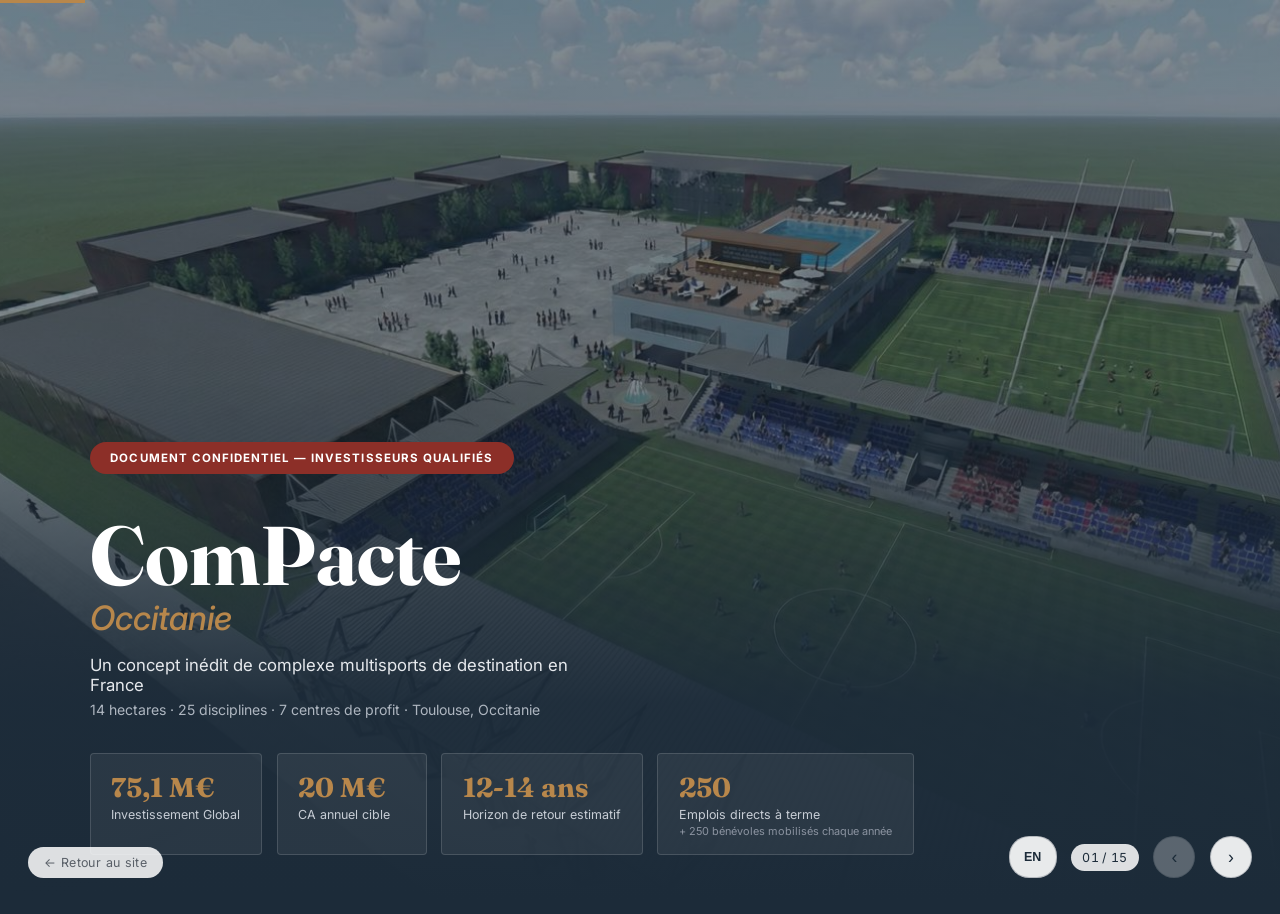
==== presentation.html @ 7c412b3b "Add files via upload" ====
<!DOCTYPE html>
<html lang="fr">
<head>
<meta charset="UTF-8">
<meta name="viewport" content="width=device-width, initial-scale=1.0">
<title>ComPacte Occitanie — Présentation Investisseurs</title>
<meta name="robots" content="noindex, nofollow">
<link rel="preconnect" href="https://fonts.googleapis.com">
<link rel="preconnect" href="https://fonts.gstatic.com" crossorigin>
<link href="https://fonts.googleapis.com/css2?family=Fraunces:ital,opsz,wght@0,9..144,400;0,9..144,600;0,9..144,700;1,9..144,500&family=Inter:wght@400;500;600;700&display=swap" rel="stylesheet">
<style>
  :root{
    --bordeaux:#8C2F28;
    --bordeaux-dark:#5C1F1A;
    --navy:#1C2B39;
    --navy-light:#24374A;
    --cream:#FFFFFF;
    --lightgray:#F2F1EF;
    --gold:#B8874B;
    --green:#2F7A52;
    --gray:#5A6068;
    --line:#E4E1DA;
  }
  *{box-sizing:border-box; margin:0; padding:0;}
  html,body{height:100%;}
  body{
    font-family:'Inter',sans-serif;
    background:var(--navy);
    color:var(--navy);
    overflow:hidden;
    -webkit-font-smoothing:antialiased;
  }
  h1,h2,h3,.serif{font-family:'Fraunces',serif;}

  /* ---- Deck shell ---- */
  #deck{
    position:relative;
    width:100vw;
    height:100vh;
  }
  .slide{
    position:absolute;
    inset:0;
    display:flex;
    flex-direction:column;
    justify-content:center;
    background:var(--cream);
    opacity:0;
    visibility:hidden;
    transform:translateY(14px);
    transition:opacity .5s ease, transform .5s ease, visibility .5s;
    padding:6vh 7vw;
    overflow-y:auto;
    -webkit-overflow-scrolling:touch;
  }
  .slide.active{
    opacity:1;
    visibility:visible;
    transform:translateY(0);
    z-index:2;
  }
  .slide.dark{ background:var(--navy); color:var(--cream); }
  .slide.dark .muted{ color:#9AA3AF; }
  .slide .eyebrow{
    font-size:.8rem;
    font-weight:700;
    letter-spacing:.14em;
    text-transform:uppercase;
    color:var(--bordeaux);
    margin-bottom:.6rem;
  }
  .slide.dark .eyebrow{ color:var(--gold); }
  .slide h2{
    font-size:clamp(1.7rem, 3vw, 2.5rem);
    font-weight:700;
    line-height:1.15;
    color:var(--navy);
    margin-bottom:.9rem;
    max-width:16ch;
  }
  .slide.dark h2{ color:var(--cream); }
  .slide .lead{
    font-size:1.02rem;
    color:var(--gray);
    max-width:62ch;
    margin-bottom:1.6rem;
    line-height:1.55;
  }
  .muted{ color:var(--gray); }

  /* ---- Cover ---- */
  #slide-cover{ padding:0; }
  .cover-bg{
    position:absolute; inset:0;
    background-size:cover; background-position:center;
  }
  .cover-scrim{
    position:absolute; inset:0;
    background:linear-gradient(180deg, rgba(28,43,57,.55) 0%, rgba(28,43,57,.55) 42%, rgba(28,43,57,.97) 78%, var(--navy) 100%);
  }
  .cover-inner{
    position:relative; z-index:2;
    height:100%; display:flex; flex-direction:column; justify-content:flex-end;
    padding:6vh 7vw 5vh;
  }
  .badge{
    display:inline-flex; align-items:center;
    align-self:flex-start;
    background:var(--bordeaux);
    color:#fff; font-weight:700; font-size:.72rem;
    letter-spacing:.09em; text-transform:uppercase;
    padding:.55rem 1.3rem; border-radius:999px;
    margin-bottom:2.6rem;
    white-space:nowrap;
  }
  .cover-title{
    font-size:clamp(3rem, 7vw, 5.2rem);
    font-weight:700; color:#fff; line-height:.98;
  }
  .cover-sub{
    font-size:clamp(1.5rem, 3vw, 2.1rem);
    font-weight:500; font-style:italic; color:var(--gold);
    margin-bottom:1.1rem;
  }
  .cover-tagline{ color:#E6E9ED; font-size:1.05rem; margin-bottom:.35rem; max-width:46ch; }
  .cover-meta{ color:#AEB6C0; font-size:.88rem; margin-bottom:2.2rem; }
  .stat-row{ display:flex; gap:.9rem; flex-wrap:wrap; }
  .stat-card{
    background:rgba(255,255,255,.06);
    border:1px solid rgba(255,255,255,.14);
    border-radius:4px;
    padding:1rem 1.3rem;
    min-width:150px;
  }
  .stat-card .num{ font-family:'Fraunces',serif; font-weight:700; font-size:1.7rem; color:var(--gold); }
  .stat-card .label{ font-size:.78rem; color:#C7CDD5; margin-top:.15rem; }
  .stat-card .sub{ font-size:.68rem; color:#8B93A0; margin-top:.15rem; }

  /* light-theme stat cards used on "Le Projet" slide */
  .stat-card.light{
    background:var(--lightgray); border:none;
  }
  .stat-card.light .num{ color:var(--bordeaux); font-size:2rem; }
  .stat-card.light .label{ color:var(--gray); }

  .stat-grid{ display:grid; grid-template-columns:repeat(4,1fr); gap:1rem; margin-bottom:2.2rem; max-width:900px; }

  .tag-list{ display:flex; flex-wrap:wrap; gap:.5rem; max-width:1000px; }
  .tag{
    background:var(--lightgray); color:var(--navy);
    font-size:.85rem; padding:.4rem .85rem; border-radius:3px;
  }

  /* ---- Card grid (6 cards, 3x2) ---- */
  .card-grid{
    display:grid; grid-template-columns:repeat(3,1fr); gap:.9rem;
    max-width:1180px;
  }
  .info-card{
    background:var(--lightgray); padding:1.3rem 1.4rem; border-radius:4px;
    min-height:150px;
  }
  .slide.dark .info-card{ background:rgba(255,255,255,.06); }
  .info-card .bar{ width:34px; height:5px; background:var(--bordeaux); margin-bottom:.8rem; }
  .slide.dark .info-card .bar{ background:var(--gold); }
  .info-card h4{ font-family:'Fraunces',serif; font-weight:700; font-size:1.05rem; margin-bottom:.4rem; }
  .info-card p{ font-size:.85rem; color:var(--gray); line-height:1.45; }
  .slide.dark .info-card p{ color:#C7CDD5; }

  /* ---- Checklist (two columns) ---- */
  .check-grid{ display:grid; grid-template-columns:1fr 1fr; gap:.3rem 2.2rem; max-width:1180px; }
  .check-item{ display:flex; gap:.7rem; padding:.6rem 0; align-items:flex-start; }
  .check-item .tick{ color:var(--gold); font-weight:700; flex-shrink:0; }
  .slide:not(.dark) .check-item .tick{ color:var(--bordeaux); }
  .check-item p{ font-size:.92rem; line-height:1.4; }

  /* ---- Highlight bar ---- */
  .highlight-bar{
    background:var(--navy); color:#fff; padding:1rem 1.4rem; border-radius:4px;
    margin-top:1.4rem; max-width:1180px; font-size:.95rem; line-height:1.5;
  }
  .highlight-bar b{ color:var(--gold); }

  /* ---- Image slide ---- */
  .img-wrap{ display:flex; justify-content:center; }
  .img-wrap img{ max-width:min(1000px,88vw); max-height:56vh; border-radius:4px; box-shadow:0 18px 45px rgba(0,0,0,.18); }
  .img-caption{ text-align:center; font-style:italic; color:var(--gray); font-size:.85rem; margin-top:.9rem; }

  /* ---- Chart slide ---- */
  .chart-layout{ display:grid; grid-template-columns:1.5fr 1fr; gap:2.5rem; max-width:1180px; align-items:start; }
  .bar-row{ display:grid; grid-template-columns:170px 1fr 70px; align-items:center; gap:.7rem; margin-bottom:.85rem; }
  .bar-row .bar-label{ font-size:.82rem; text-align:right; color:var(--navy); }
  .bar-track{ background:#EDEBE6; border-radius:2px; height:22px; position:relative; }
  .bar-fill{ background:var(--bordeaux); height:100%; border-radius:2px 0 0 2px; }
  .bar-val{ font-size:.82rem; font-weight:600; }
  .side-box{ background:var(--navy); color:#fff; padding:1.3rem; border-radius:4px; margin-bottom:1rem; }
  .side-box .num{ font-family:'Fraunces',serif; font-size:2.1rem; font-weight:700; color:var(--gold); }
  .side-box .lbl{ font-size:.78rem; color:#C7CDD5; }
  .side-box.light{ background:var(--lightgray); color:var(--navy); }
  .side-box.light .num{ color:var(--bordeaux); }
  .side-box.light .lbl{ color:var(--gray); }

  /* ---- Investment table ---- */
  .invest-layout{ display:grid; grid-template-columns:1.6fr 1fr; gap:2rem; max-width:1180px; }
  table.invest{ width:100%; border-collapse:collapse; }
  table.invest th{ background:var(--navy); color:#fff; text-align:left; font-size:.8rem; padding:.65rem .8rem; }
  table.invest th:last-child, table.invest td:last-child{ text-align:right; }
  table.invest td{ padding:.55rem .8rem; font-size:.88rem; border-bottom:1px solid var(--line); background:var(--lightgray); }
  table.invest tr:nth-child(odd) td{ background:#FAFAF9; }
  table.invest td.amount{ font-weight:700; color:var(--bordeaux); }
  table.invest tr.total td{ background:#E7EFE9; font-weight:700; }
  table.invest tr.total td.amount{ color:var(--green); }
  .roi-box{ background:var(--navy); color:#fff; padding:1.1rem 1.4rem; border-radius:4px; margin-top:1rem; display:flex; justify-content:space-between; align-items:center; max-width:1180px; }
  .roi-box .roi-num{ font-family:'Fraunces',serif; font-size:2.3rem; font-weight:700; color:var(--gold); }
  .roi-box .roi-label{ font-size:.78rem; color:#C7CDD5; text-transform:uppercase; letter-spacing:.08em; }
  .roi-box .roi-sub{ font-size:.78rem; color:#9AA3AF; margin-top:.3rem; }

  /* ---- bullets + side box (financez) ---- */
  .split-layout{ display:grid; grid-template-columns:1.4fr 1fr; gap:2.5rem; max-width:1180px; }
  ul.plain{ list-style:none; }
  ul.plain li{ position:relative; padding-left:1.3rem; margin-bottom:.85rem; font-size:.98rem; }
  ul.plain li::before{ content:"■"; position:absolute; left:0; color:var(--navy); font-size:.6rem; top:.4rem; }
  .naming-box{ background:var(--bordeaux); color:#fff; padding:1.2rem 1.4rem; border-radius:4px; margin-bottom:1rem; }
  .naming-box .amt{ font-family:'Fraunces',serif; font-size:1.9rem; font-weight:700; color:var(--gold); }
  .profiles-box{ background:var(--lightgray); padding:1.2rem 1.4rem; border-radius:4px; }
  .profiles-box li{ font-size:.9rem; color:var(--gray); margin-bottom:.4rem; padding-left:1rem; position:relative; }
  .profiles-box li::before{ content:"–"; position:absolute; left:0; }

  /* ---- Porteur ---- */
  .bio-row{ display:flex; gap:1rem; padding:.85rem 0; border-left:3px solid var(--gold); padding-left:1rem; margin-bottom:.3rem; }
  .bio-row h4{ font-family:'Fraunces',serif; font-size:1.05rem; margin-bottom:.2rem; }
  .bio-row p{ font-size:.85rem; color:#9AA3AF; }

  /* ---- Localisation vision cards (3) ---- */
  .card-grid-3{ display:grid; grid-template-columns:repeat(3,1fr); gap:1rem; max-width:1180px; margin-top:1.2rem; }
  .quote{ font-style:italic; text-align:center; color:var(--navy); margin-top:2rem; font-size:1.02rem; max-width:900px; }

  /* ---- Contact / closing ---- */
  .closing-line{ font-family:'Fraunces',serif; font-weight:700; font-size:clamp(1.6rem,3.4vw,2.4rem); line-height:1.25; margin-bottom:2.4rem; max-width:16ch; }
  .contact-grid{ display:grid; grid-template-columns:repeat(3,1fr); gap:1.2rem; max-width:1000px; background:var(--navy-light); border:1px solid #3A4D5E; border-radius:4px; padding:1.6rem; }
  .contact-grid .k{ font-size:.75rem; color:#9AA3AF; margin-bottom:.3rem; }
  .contact-grid .v{ font-family:'Fraunces',serif; font-size:1.15rem; font-weight:700; }
  .contact-grid .v.gold{ color:var(--gold); }
  .fine-print{ font-size:.72rem; color:#8993A0; font-style:italic; margin-top:1.6rem; max-width:70ch; }

  /* ---- Nav UI ---- */
  #progress-rail{
    position:fixed; top:0; left:0; height:3px; background:var(--gold);
    z-index:50; transition:width .4s ease; width:0%;
  }
  #nav-controls{
    position:fixed; right:2.2vw; bottom:2.4vh; z-index:50;
    display:flex; align-items:center; gap:.9rem;
  }
  #slide-counter{
    font-size:.78rem; color:var(--navy); font-variant-numeric:tabular-nums;
    background:rgba(255,255,255,.85); padding:.35rem .7rem; border-radius:999px;
    letter-spacing:.03em;
  }
  .slide.dark ~ #nav-controls #slide-counter{ color:var(--cream); }
  .nav-btn{
    width:42px; height:42px; border-radius:50%;
    border:1px solid rgba(28,43,57,.25); background:rgba(255,255,255,.9);
    color:var(--navy); font-size:1.1rem; cursor:pointer;
    display:flex; align-items:center; justify-content:center;
    transition:background .2s, transform .15s;
  }
  .nav-btn:hover{ background:#fff; transform:translateY(-1px); }
  .nav-btn:active{ transform:translateY(0); }
  .nav-btn:disabled{ opacity:.3; cursor:default; }

  #home-link{
    position:fixed; left:2.2vw; bottom:2.4vh; z-index:50;
    font-size:.78rem; color:var(--gray); background:rgba(255,255,255,.85);
    padding:.5rem 1rem; border-radius:999px; text-decoration:none; letter-spacing:.03em;
  }

  @media (max-width:820px){
    .stat-grid,.card-grid,.card-grid-3{ grid-template-columns:1fr 1fr; }
    .check-grid{ grid-template-columns:1fr; }
    .chart-layout,.invest-layout,.split-layout{ grid-template-columns:1fr; }
    .slide{ padding:8vh 6vw 3vh; justify-content:flex-start; }
    .bar-row{ grid-template-columns:110px 1fr 55px; }
    .info-card{ min-height:auto; }
    .card-grid,.card-grid-3{ gap:.6rem; }
  }
  @media (prefers-reduced-motion: reduce){
    .slide{ transition:opacity .25s ease; transform:none !important; }
  }
</style>
</head>
<body>

<div id="progress-rail"></div>
<div id="deck">

  <!-- 1. COUVERTURE -->
  <section class="slide dark active" id="slide-cover">
    <div class="cover-bg" style="background-image:url('[data-uri]')"></div>
    <div class="cover-scrim"></div>
    <div class="cover-inner">
      <span class="badge" data-i18n="cv-badge">Document confidentiel — Investisseurs qualifiés</span>
      <h1 class="cover-title">ComPacte</h1>
      <div class="cover-sub">Occitanie</div>
      <p class="cover-tagline" data-i18n="cv-tagline">Un concept inédit de complexe multisports de destination en France</p>
      <p class="cover-meta" data-i18n="cv-meta">14 hectares · 25 disciplines · 7 centres de profit · Toulouse, Occitanie</p>
      <div class="stat-row">
        <div class="stat-card"><div class="num" data-i18n="cv-s1-num">75,1 M€</div><div class="label" data-i18n="cv-s1-label">Investissement Global</div></div>
        <div class="stat-card"><div class="num" data-i18n="cv-s2-num">20 M€</div><div class="label" data-i18n="cv-s2-label">CA annuel cible</div></div>
        <div class="stat-card"><div class="num" data-i18n="cv-s3-num">12-14 ans</div><div class="label" data-i18n="cv-s3-label">Horizon de retour estimatif</div></div>
        <div class="stat-card"><div class="num">250</div><div class="label" data-i18n="cv-s4-label">Emplois directs à terme</div><div class="sub" data-i18n="cv-s4-sub">+ 250 bénévoles mobilisés chaque année</div></div>
      </div>
    </div>
  </section>

  <!-- 2. LE PROJET -->
  <section class="slide" id="slide-projet">
    <span class="eyebrow" data-i18n="pj-eyebrow">Le Projet</span>
    <h2 data-i18n="pj-h2">Un écosystème vivant, pas une simple salle de sport</h2>
    <p class="lead" data-i18n="pj-lead">ComPacte est pensé pour l'entraînement, le loisir et le dépassement de soi : un lieu de vie hybride rayonnant sur un bassin de 800 000 habitants, aux portes de Toulouse.</p>
    <div class="stat-grid">
      <div class="stat-card light"><div class="num">14 ha</div><div class="label" data-i18n="pj-s1-label">Surface totale du site</div></div>
      <div class="stat-card light"><div class="num">25</div><div class="label" data-i18n="pj-s2-label">Disciplines sportives</div></div>
      <div class="stat-card light"><div class="num">800K+</div><div class="label" data-i18n="pj-s3-label">Habitants du bassin de vie</div></div>
      <div class="stat-card light"><div class="num">100%</div><div class="label" data-i18n="pj-s4-label">Financement privé — hors subventions publiques</div></div>
    </div>
    <p style="font-weight:700; font-size:.85rem; margin-bottom:.7rem;" data-i18n="pj-tagintro">25 disciplines proposées</p>
    <div class="tag-list">
      <span class="tag" data-i18n="pj-t1">Padel</span><span class="tag" data-i18n="pj-t2">Badminton</span><span class="tag" data-i18n="pj-t3">Ping-Pong</span>
      <span class="tag" data-i18n="pj-t4">Arts Martiaux</span><span class="tag" data-i18n="pj-t5">Fitness</span><span class="tag" data-i18n="pj-t6">Escalade</span>
      <span class="tag" data-i18n="pj-t7">Skate</span><span class="tag" data-i18n="pj-t8">Trottinettes</span><span class="tag" data-i18n="pj-t9">BMX</span>

      <span class="tag" data-i18n="pj-t10">Trampoline</span><span class="tag" data-i18n="pj-t11">Urban Soccer</span><span class="tag" data-i18n="pj-t12">Football</span>
      <span class="tag" data-i18n="pj-t13">Golf Practice</span><span class="tag" data-i18n="pj-t14">Rugby</span><span class="tag" data-i18n="pj-t15">Bowling</span>
      <span class="tag" data-i18n="pj-t16">Pickleball</span><span class="tag" data-i18n="pj-t17">Ninja Warrior / parcours d'obstacles</span><span class="tag" data-i18n="pj-t18">E-Sport</span>
    </div>
  </section>

  <!-- 3. LA VISION -->
  <section class="slide dark" id="slide-vision">
    <span class="eyebrow" data-i18n="vi-eyebrow">La Vision</span>
    <h2 style="max-width:20ch;" data-i18n="vi-h2">Le sport comme vecteur de santé, de cohésion et de lien social</h2>
    <div class="check-grid" style="margin-top:.6rem;">
      <div class="check-item"><span class="tick">✓</span><p data-i18n="vi-1">Créer un concept de cohésion et de solidarité</p></div>
      <div class="check-item"><span class="tick">✓</span><p data-i18n="vi-2">Mettre le sport au centre de la vie</p></div>
      <div class="check-item"><span class="tick">✓</span><p data-i18n="vi-3">Favoriser l'autonomie et la confiance</p></div>
      <div class="check-item"><span class="tick">✓</span><p data-i18n="vi-4">Associer sport, éducation, santé et économie</p></div>
      <div class="check-item"><span class="tick">✓</span><p data-i18n="vi-5">Favoriser l'inclusion et la mixité</p></div>
      <div class="check-item"><span class="tick">✓</span><p data-i18n="vi-6">Favoriser le bien-être et l'épanouissement</p></div>
      <div class="check-item"><span class="tick">✓</span><p data-i18n="vi-7">Contribuer à la dynamique du territoire</p></div>
    </div>
    <p class="muted" style="font-style:italic; margin-top:1.6rem; max-width:70ch; font-size:.92rem;" data-i18n="vi-quote">Un lieu de vie permanent — accessible à tous, pour tous les budgets — pensé pour devenir un véritable espace de rencontre et de dépassement de soi, été comme hiver.</p>
  </section>

  <!-- 4. LIEU DE VIE PERMANENT -->
  <section class="slide" id="slide-lieu-de-vie">
    <span class="eyebrow" data-i18n="lv-eyebrow">Vision Générale &amp; Sportive</span>
    <h2 data-i18n="lv-h2">Un complexe, un lieu de vie permanent</h2>
    <p class="lead" data-i18n="lv-lead">Au-delà du sport, ComPacte est pensé comme un lieu de vie et de rencontres, actif toute l'année, été comme hiver.</p>
    <div class="card-grid">
      <div class="info-card"><div class="bar"></div><h4 data-i18n="lv-c1-t">Multifonctionnel</h4><p data-i18n="lv-c1-d">Sport, concerts, spectacles, commerces, restauration, bureaux — une activité quotidienne sur le site.</p></div>
      <div class="info-card"><div class="bar"></div><h4 data-i18n="lv-c2-t">Partenariats sportifs</h4><p data-i18n="lv-c2-d">Personnalités et clubs professionnels français et internationaux associés aux stages et activités.</p></div>
      <div class="info-card"><div class="bar"></div><h4 data-i18n="lv-c3-t">Accessibilité douce</h4><p data-i18n="lv-c3-d">Ouvert 7j/7 · Bus &amp; vélos électriques · Amplitude horaire adaptée au rythme des usagers.</p></div>
      <div class="info-card"><div class="bar"></div><h4 data-i18n="lv-c4-t">Tarification inclusive</h4><p data-i18n="lv-c4-d">Politique d'accessibilité tarifaire pour les publics en difficulté financière ou sociale.</p></div>
      <div class="info-card"><div class="bar"></div><h4 data-i18n="lv-c5-t">Espace entreprises</h4><p data-i18n="lv-c5-d">Séminaires et réunions dans un espace modulable et connecté.</p></div>
      <div class="info-card"><div class="bar"></div><h4 data-i18n="lv-c6-t">Échanges internationaux</h4><p data-i18n="lv-c6-d">Accueil d'étudiants USA/Europe/Asie, et réciprocité pour les Français à l'étranger.</p></div>
    </div>
  </section>

  <!-- 5. SPORT SANTE -->
  <section class="slide dark" id="slide-sport-sante">
    <span class="eyebrow" data-i18n="ss-eyebrow">Sport Santé &amp; Impact Social</span>
    <h2 data-i18n="ss-h2">Une Maison Sport Santé intégrée</h2>
    <p class="lead" style="color:#C7CDD5;" data-i18n="ss-lead">ComPacte accompagne la reprise durable d'une activité physique, y compris pour les publics fragilisés ou porteurs de pathologies chroniques.</p>
    <div class="check-grid">
      <div class="check-item"><span class="tick">✓</span><p data-i18n="ss-1">Accompagnement vers une pratique régulière et autonome, sur prescription médicale d'activité physique adaptée (ALD, maladies chroniques).</p></div>
      <div class="check-item"><span class="tick">✓</span><p data-i18n="ss-2">Lutte contre la sédentarité par des programmes personnalisés sport-santé, sources de plaisir durable.</p></div>
      <div class="check-item"><span class="tick">✓</span><p data-i18n="ss-3">Offre de proximité adaptée à tous les âges, niveaux et états de santé ou de fragilité.</p></div>
      <div class="check-item"><span class="tick">✓</span><p data-i18n="ss-4">Attention particulière aux publics en précarité socio-économique, en situation de handicap ou d'autonomie limitée.</p></div>
      <div class="check-item"><span class="tick">✓</span><p data-i18n="ss-5">Information ciblée des habitants des quartiers prioritaires de la politique de la ville.</p></div>
      <div class="check-item"><span class="tick">✓</span><p data-i18n="ss-6">Développement de réponses nouvelles en communication et accompagnement pour inscrire le sport dans le parcours de santé.</p></div>
    </div>
  </section>

  <!-- 6. IMPACT SOCIAL -->
  <section class="slide" id="slide-impact-social">
    <span class="eyebrow" data-i18n="is-eyebrow">Impact Social</span>
    <h2 data-i18n="is-h2">Le sport comme ascenseur social</h2>
    <p class="lead" data-i18n="is-lead">Le sport touche à des enjeux de société entiers : santé, égalité, éducation, cohésion sociale et aménagement du territoire.</p>
    <div class="card-grid">
      <div class="info-card"><div class="bar"></div><h4 data-i18n="is-c1-t">Égalité d'accès</h4><p data-i18n="is-c1-d">Mêmes droits pour tous les habitants des quartiers, garantissant l'égal accès homme/femme et handicap, avec un encadrement sportif de qualité.</p></div>
      <div class="info-card"><div class="bar"></div><h4 data-i18n="is-c2-t">Éducation &amp; emploi</h4><p data-i18n="is-c2-d">Engagements sur l'éducation, l'emploi et l'insertion professionnelle dès le plus jeune âge.</p></div>
      <div class="info-card"><div class="bar"></div><h4 data-i18n="is-c3-t">Restaurant d'insertion</h4><p data-i18n="is-c3-d">Restaurant d'insertion sociale et environnementale, fondé sur l'agriculture biologique.</p></div>
      <div class="info-card"><div class="bar"></div><h4 data-i18n="is-c4-t">Culture &amp; mixité</h4><p data-i18n="is-c4-d">Accès à la culture, promotion de l'égalité femmes-hommes et lien social par la mixité des pratiques.</p></div>
      <div class="info-card"><div class="bar"></div><h4 data-i18n="is-c5-t">Quartiers prioritaires</h4><p data-i18n="is-c5-d">Attention spécifique aux habitants des quartiers prioritaires de la politique de la ville.</p></div>
      <div class="info-card"><div class="bar"></div><h4 data-i18n="is-c6-t">Cohésion territoriale</h4><p data-i18n="is-c6-d">Le sport comme véritable ascenseur social et vecteur d'intégration et de citoyenneté.</p></div>
    </div>
  </section>


  <!-- 7. LES ESPACES -->
  <section class="slide" id="slide-espaces">
    <span class="eyebrow" data-i18n="es-eyebrow">Les Espaces</span>
    <h2 data-i18n="es-h2">7 centres de profit</h2>
    <div class="card-grid">
      <div class="info-card"><div class="bar"></div><h4 data-i18n="es-c0-t">Sport</h4><p data-i18n="es-c0-d">25 disciplines · 7 espaces dédiés · 2 terrains grands jeux</p></div>
      <div class="info-card"><div class="bar"></div><h4 data-i18n="es-c1-t">Hôtel &amp; Bien-être</h4><p data-i18n="es-c1-d">120 chambres · Coworking · Espace bien-être</p></div>
      <div class="info-card"><div class="bar"></div><h4 data-i18n="es-c2-t">Restauration</h4><p data-i18n="es-c2-d">3 restaurants · École de cuisine · Produits de la ferme</p></div>
      <div class="info-card"><div class="bar"></div><h4 data-i18n="es-c3-t">Ferme Pédagogique</h4><p data-i18n="es-c3-d">2 ha · Circuit court · RSE documentable</p></div>
      <div class="info-card"><div class="bar"></div><h4 data-i18n="es-c4-t">Culture &amp; Événements</h4><p data-i18n="es-c4-d">Esplanade · 2 écrans géants · Festivals, concerts</p></div>
      <div class="info-card"><div class="bar"></div><h4 data-i18n="es-c5-t">Pôle Entreprises</h4><p data-i18n="es-c5-d">Séminaires · Coworking · Revenus locatifs stables</p></div>
      <div class="info-card"><div class="bar"></div><h4 data-i18n="es-c6-t">Loisirs</h4><p data-i18n="es-c6-d">Bowling · Cinéma · Médiathèque</p></div>
    </div>
    <div class="highlight-bar" data-i18n="es-highlight"><b>25 disciplines sportives</b> réparties dans 7 espaces dédiés (padel, escalade, urban soccer, fitness, arts martiaux...), dont <b>2 terrains grands jeux aux normes officielles</b> — Football &amp; Rugby.</div>
  </section>

  <!-- 8. PLAN TECHNIQUE -->
  <section class="slide" id="slide-plan">
    <span class="eyebrow" data-i18n="pt-eyebrow">Le Complexe</span>
    <h2 style="max-width:none;" data-i18n="pt-h2">Un plan technique pensé pour la performance</h2>
    <p style="text-align:center; font-weight:700; color:var(--bordeaux); font-size:.9rem; margin-bottom:1rem;" data-i18n="pt-sub">25 disciplines · 7 salles spécialisées · 2 terrains grands jeux aux normes officielles (Football &amp; Rugby)</p>
    <div class="img-wrap">
      <img src="[data-uri]" alt="Plan directeur ComPacte">
    </div>
    <p class="img-caption" data-i18n="pt-caption">Plan directeur ComPacte — répartition des salles, terrains et flux d'accès</p>
  </section>

  <!-- 9. MODELE ECONOMIQUE -->
  <section class="slide" id="slide-modele">
    <span class="eyebrow" data-i18n="mo-eyebrow">Modèle Économique</span>
    <h2 data-i18n="mo-h2">20 M€ de chiffre d'affaires annuel</h2>
    <p class="lead" data-i18n="mo-lead">Sept sources de revenus complémentaires, récurrentes et résilientes.</p>
    <div class="chart-layout">
      <div>
        <div class="bar-row"><div class="bar-label" data-i18n="mo-b1">Abonnements sportifs</div><div class="bar-track"><div class="bar-fill" style="width:100%"></div></div><div class="bar-val" data-i18n="mo-v1">8,0 M€</div></div>
        <div class="bar-row"><div class="bar-label" data-i18n="mo-b2">Hôtel (120 ch.)</div><div class="bar-track"><div class="bar-fill" style="width:56%"></div></div><div class="bar-val" data-i18n="mo-v2">4,5 M€</div></div>
        <div class="bar-row"><div class="bar-label" data-i18n="mo-b3">Restauration</div><div class="bar-track"><div class="bar-fill" style="width:38%"></div></div><div class="bar-val" data-i18n="mo-v3">3,0 M€</div></div>
        <div class="bar-row"><div class="bar-label" data-i18n="mo-b4">Événements &amp; concerts</div><div class="bar-track"><div class="bar-fill" style="width:25%"></div></div><div class="bar-val" data-i18n="mo-v4">2,0 M€</div></div>
        <div class="bar-row"><div class="bar-label" data-i18n="mo-b5">Bowling / cinéma / médiathèque</div><div class="bar-track"><div class="bar-fill" style="width:15%"></div></div><div class="bar-val" data-i18n="mo-v5">1,2 M€</div></div>
        <div class="bar-row"><div class="bar-label" data-i18n="mo-b6">Naming &amp; partenariats</div><div class="bar-track"><div class="bar-fill" style="width:12%"></div></div><div class="bar-val" data-i18n="mo-v6">1,0 M€</div></div>
        <div class="bar-row"><div class="bar-label" data-i18n="mo-b7">Ferme, boutique, drive</div><div class="bar-track"><div class="bar-fill" style="width:4%"></div></div><div class="bar-val" data-i18n="mo-v7">0,3 M€</div></div>
      </div>
      <div>
        <div class="side-box"><div class="lbl" data-i18n="mo-side1-l1">TOTAL CA ANNUEL</div><div class="num" data-i18n="mo-side1-num">~20 M€</div><div class="lbl" data-i18n="mo-side1-l2">prévisionnel, récurrent et diversifié</div></div>
        <div class="side-box light">
          <h4 style="font-family:'Fraunces',serif; font-size:1rem; margin-bottom:.4rem;" data-i18n="mo-side2-h4">Résilience du modèle</h4>
          <p style="font-size:.85rem; color:var(--gray); line-height:1.5;" data-i18n="mo-side2-p">Aucune source ne dépasse 40% du CA total : le risque est réparti sur 7 flux de revenus complémentaires.</p>
        </div>
      </div>
    </div>
  </section>


  <!-- 10. INVESTISSEMENT -->
  <section class="slide" id="slide-investissement">
    <span class="eyebrow" data-i18n="iv-eyebrow">Plan d'Investissement</span>
    <h2 data-i18n="iv-h2">Ventilation de l'investissement</h2>
    <p class="lead" style="margin-bottom:1rem;" data-i18n="iv-lead">Investissement initial : 75 128 700 €</p>
    <div class="invest-layout">
      <table class="invest">
        <tr><th data-i18n="iv-th1">Pôle Opérationnel</th><th data-i18n="iv-th2">Montant (€)</th></tr>
        <tr><td data-i18n="iv-r1">Complexe sportif</td><td class="amount" data-i18n="iv-r1v">64 150 000 €</td></tr>
        <tr><td data-i18n="iv-r2">Terrain</td><td class="amount" data-i18n="iv-r2v">5 850 000 €</td></tr>
        <tr><td data-i18n="iv-r3">Hôtel</td><td class="amount" data-i18n="iv-r3v">3 600 000 €</td></tr>
        <tr><td data-i18n="iv-r4">Salles de sport</td><td class="amount" data-i18n="iv-r4v">1 528 700 €</td></tr>
        <tr class="total"><td data-i18n="iv-r5">Total Général Allocations</td><td class="amount" data-i18n="iv-r5v">75 128 700 €</td></tr>
      </table>
      <div>
        <div class="side-box light" style="margin-bottom:1rem;"><div class="num" data-i18n="iv-side1-num">22 379 674 €</div><div class="lbl" data-i18n="iv-side1">CAF cumulée (5 ans)</div></div>
        <div class="side-box light"><div class="num" style="font-size:1.6rem;" data-i18n="iv-side2-num">Dès l'Année 1 (2028)</div><div class="lbl" data-i18n="iv-side2">Seuil de rentabilité</div></div>
      </div>
    </div>
    <div class="roi-box">
      <div>
        <div class="roi-label" data-i18n="iv-roi-label">Retour sur investissement estimé</div>
        <div class="roi-sub" data-i18n="iv-roi-sub">Indicateur central : ≈ 13,1 ans, sur la base de la CAF 2032 (5,75 M€) · Ticket unique de 75 128 700 €</div>
      </div>
      <div class="roi-num" data-i18n="iv-roi-num">12-14 ans</div>
    </div>
    <p style="font-size:.85rem; color:#64748b; margin-top:.75rem;" data-i18n="iv-roi-note">Méthode indicative de calcul : investissement initial de 75,13 M€ rapporté à la CAF de l'année de maturité 2032 (5,75 M€), soit environ 13,1 ans. Cet indicateur constitue un horizon de retour estimatif fondé sur les hypothèses du prévisionnel, et non un ROI au sens financier complet.</p>
  </section>

  <!-- 11. CE QUE VOUS FINANCEZ -->
  <section class="slide" id="slide-financez">
    <span class="eyebrow" data-i18n="fz-eyebrow">Proposition Investisseurs</span>
    <h2 data-i18n="fz-h2">Ce que vous financez</h2>
    <div class="split-layout">
      <ul class="plain">
        <li data-i18n="fz-li1">14 ha de foncier, dont environ 10 ha dédiés à l'emprise du complexe, près de Toulouse</li>
        <li data-i18n="fz-li2">20 M€ de CA annuel sur 7 sources diversifiées</li>
        <li data-i18n="fz-li3">Retour sur investissement estimé à 12-14 ans</li>
        <li data-i18n="fz-li4">Jusqu'à 250 emplois directs à terme + 250 bénévoles · Conception RSE orientée durabilité</li>
        <li data-i18n="fz-li5">Foncier identifié — démarrage dès levée finalisée</li>
        <li data-i18n="fz-li6">Modèle scalable — réseau national duplicable</li>
      </ul>
      <div>
        <div class="naming-box">
          <div style="font-weight:700; margin-bottom:.4rem;" data-i18n="fz-naming-t">Naming &amp; Visibilité</div>
          <div class="amt" data-i18n="fz-naming-amt">1 000 000 € / an</div>
          <p style="font-size:.8rem; color:#F0D9CF; margin-top:.4rem;" data-i18n="fz-naming-d">Visibilité associée à la signalétique, à la communication, aux événements et aux médias.</p>
        </div>
        <div class="profiles-box">
          <div style="font-weight:700; font-family:'Fraunces',serif; margin-bottom:.6rem;" data-i18n="fz-profiles-t">Profils recherchés</div>
          <ul>
            <li data-i18n="fz-p1">Family Offices</li>
            <li data-i18n="fz-p2">Fonds d'Investissement</li>
            <li data-i18n="fz-p3">Entrepreneurs</li>
            <li data-i18n="fz-p4">Groupes Hôteliers</li>
          </ul>
        </div>
      </div>
    </div>
  </section>

  <!-- 12. RSE -->
  <section class="slide" id="slide-rse">
    <span class="eyebrow" data-i18n="rse-eyebrow">Engagement RSE</span>
    <h2 data-i18n="rse-h2">Une conception orientée vers la durabilité et la performance environnementale</h2>
    <p class="lead" data-i18n="rse-lead">Objectif : un projet mesurable et documentable sur le plan environnemental et social, pour les investisseurs soumis à des obligations ESG.</p>
    <div class="card-grid">
      <div class="info-card"><div class="bar"></div><h4 data-i18n="rse-c1-t">Construction</h4><p data-i18n="rse-c1-d">Choix privilégié de béton bas carbone et de matériaux biosourcés dès la phase chantier.</p></div>
      <div class="info-card"><div class="bar"></div><h4 data-i18n="rse-c2-t">Végétalisation</h4><p data-i18n="rse-c2-d">Panneaux végétaux sur les façades : biodiversité, isolation thermique, identité forte.</p></div>
      <div class="info-card"><div class="bar"></div><h4 data-i18n="rse-c3-t">Énergie solaire</h4><p data-i18n="rse-c3-d">Production locale d'énergie renouvelable, couverture partielle ou totale des besoins.</p></div>
      <div class="info-card"><div class="bar"></div><h4 data-i18n="rse-c4-t">Alimentation</h4><p data-i18n="rse-c4-d">Approvisionnement local privilégié grâce à la ferme intégrée de 2 ha et aux circuits courts.</p></div>
      <div class="info-card"><div class="bar"></div><h4 data-i18n="rse-c5-t">Emploi local</h4><p data-i18n="rse-c5-d">Jusqu'à 250 emplois directs à terme + 250 bénévoles mobilisés en Occitanie.</p></div>
      <div class="info-card"><div class="bar"></div><h4 data-i18n="rse-c6-t">Reporting ESG</h4><p data-i18n="rse-c6-d">Impact mesurable, documentable et communicable auprès des parties prenantes.</p></div>
    </div>
  </section>


  <!-- 13. PORTEUR -->
  <section class="slide dark" id="slide-porteur">
    <span class="eyebrow" data-i18n="pr-eyebrow">Le Porteur du Projet</span>
    <h2 style="max-width:none;">Philippe Bru</h2>
    <p class="muted" style="margin-bottom:1.4rem;" data-i18n="pr-sub">Fondateur &amp; Porteur du concept — 32 ans d'expérience internationale</p>
    <div class="bio-row"><div><h4 data-i18n="pr-b1-t">Hôtellerie de Luxe</h4><p data-i18n="pr-b1-d">Direction et gestion d'établissements haut de gamme à l'international</p></div></div>
    <div class="bio-row"><div><h4 data-i18n="pr-b2-t">Management Sportif — AC Milan</h4><p data-i18n="pr-b2-d">Soccer School AC Milan en Asie : gestion opérationnelle et développement</p></div></div>
    <div class="bio-row"><div><h4 data-i18n="pr-b3-t">Commerce International</h4><p data-i18n="pr-b3-d">Négociant en vins — marchés asiatiques et européens</p></div></div>
    <div class="bio-row"><div><h4 data-i18n="pr-b4-t">Impact Social</h4><p data-i18n="pr-b4-d">Direction d'associations caritatives à impact dans plusieurs pays</p></div></div>
  </section>

  <!-- 14. LOCALISATION -->
  <section class="slide" id="slide-localisation">
    <span class="eyebrow" data-i18n="lo-eyebrow">Localisation Stratégique</span>
    <h2 data-i18n="lo-h2">Toulouse, 4ème ville de France</h2>
    <p class="lead" data-i18n="lo-lead">+800 000 habitants · Ville jeune, sportive, universitaire · Airbus, Thales, Capgemini · Carrefour européen · Porte des Pyrénées</p>
    <p style="font-weight:700; font-family:'Fraunces',serif; font-size:1.1rem; margin-bottom:.5rem;" data-i18n="lo-p1">Un projet pilote pour un modèle conçu pour être adapté à d'autres territoires</p>
    <p class="lead" style="margin-bottom:0;" data-i18n="lo-p2">ComPacte Occitanie constitue le projet pilote. Le modèle pourra être adapté à d'autres territoires selon leurs caractéristiques et leurs besoins.</p>
    <div class="card-grid-3">
      <div class="info-card"><h4 data-i18n="lo-c1-t">Actif Tangible</h4><p data-i18n="lo-c1-d">Foncier + construction valorisables. Un actif immobilier tangible au service d'un modèle multiservices.</p></div>
      <div class="info-card"><h4 data-i18n="lo-c2-t">Multi-Revenus</h4><p data-i18n="lo-c2-d">Risque réduit par la diversification : 7 sources complémentaires qui se renforcent mutuellement.</p></div>
      <div class="info-card"><h4 data-i18n="lo-c3-t">Développement territorial</h4><p data-i18n="lo-c3-d">Le modèle pourra être adapté à d'autres territoires selon les opportunités et les caractéristiques locales.</p></div>
    </div>
    <p class="quote" data-i18n="lo-quote">« ComPacte Occitanie : un actif tangible, un modèle économique diversifié et un projet à vocation territoriale, avec des possibilités de développement futur. »</p>
  </section>

  <!-- 15. CONTACT -->
  <section class="slide dark" id="slide-contact">
    <p class="closing-line" data-i18n="ct-closing">Le foncier est identifié.<br>Les plans sont prêts.<br>Le projet entre désormais dans sa phase de structuration et de réalisation.</p>
    <p class="fine-print" style="margin-top:.6rem; max-width:60ch;" data-i18n="ct-closing2">Nous recherchons les partenaires capables d'accompagner cette nouvelle étape.</p>
    <div class="contact-grid">
      <div><div class="k" data-i18n="ct-k1">Porteur du Projet</div><div class="v">Philippe Bru</div></div>
      <div><div class="k" data-i18n="ct-k2">Email</div><div class="v gold">aafc88@gmail.com</div></div>
      <div><div class="k" data-i18n="ct-k3">Localisation</div><div class="v" data-i18n="ct-k3-v">Toulouse, Occitanie</div></div>
    </div>
    <p class="fine-print" data-i18n="ct-fine">Document confidentiel — Propriété exclusive de ComPacte. Toute reproduction ou diffusion sans autorisation préalable est strictement interdite. Réservé aux investisseurs qualifiés ayant signé un accord de confidentialité.</p>
  </section>

</div>


<a id="home-link" href="https://aafc88-netizen.github.io/CompacteAncely/" data-i18n="home-link">← Retour au site</a>
<div id="nav-controls">
  <button class="nav-btn" id="lang-toggle" style="width:auto; border-radius:20px; padding:0 .9rem; font-size:.78rem; font-weight:700;" onclick="toggleLang()">EN</button>
  <span id="slide-counter">01 / 15</span>
  <button class="nav-btn" id="btn-prev" aria-label="Slide précédente">‹</button>
  <button class="nav-btn" id="btn-next" aria-label="Slide suivante">›</button>
</div>

<script>
  const slides = Array.from(document.querySelectorAll('.slide'));
  const total = slides.length;
  let current = 0;

  const counter = document.getElementById('slide-counter');
  const rail = document.getElementById('progress-rail');
  const btnPrev = document.getElementById('btn-prev');
  const btnNext = document.getElementById('btn-next');

  function pad(n){ return n < 10 ? '0'+n : ''+n; }

  function render(){
    slides.forEach((s,i)=> s.classList.toggle('active', i===current));
    counter.textContent = pad(current+1) + ' / ' + pad(total);
    rail.style.width = (((current+1)/total)*100) + '%';
    btnPrev.disabled = current === 0;
    btnNext.disabled = current === total-1;
  }

  function go(delta){
    const next = current + delta;
    if(next < 0 || next > total-1) return;
    current = next;
    render();
  }

  btnPrev.addEventListener('click', ()=>go(-1));
  btnNext.addEventListener('click', ()=>go(1));

  window.addEventListener('keydown', (e)=>{
    if(['ArrowRight','ArrowDown','PageDown',' '].includes(e.key)){ e.preventDefault(); go(1); }
    if(['ArrowLeft','ArrowUp','PageUp'].includes(e.key)){ e.preventDefault(); go(-1); }
  });

  let touchStartX = null;
  window.addEventListener('touchstart', (e)=>{ touchStartX = e.touches[0].clientX; });
  window.addEventListener('touchend', (e)=>{
    if(touchStartX===null) return;
    const dx = e.changedTouches[0].clientX - touchStartX;
    if(Math.abs(dx) > 60) go(dx < 0 ? 1 : -1);
    touchStartX = null;
  });

  render();

  // ---- Bilingual FR/EN toggle ----
  const EN = {
    "home-link": "← Back to site",
    "cv-badge": "Confidential Document — Qualified Investors",
    "cv-tagline": "An unprecedented destination multi-sport complex concept in France",
    "cv-meta": "14 hectares · 25 disciplines · 7 profit centers · Toulouse, Occitanie",
    "cv-s1-label": "Global Investment",
    "cv-s2-label": "Target Annual Revenue",
    "cv-s3-num": "12-14 years",
    "cv-s3-label": "Estimated Payback Horizon",
    "cv-s4-label": "Direct jobs at maturity",
    "cv-s4-sub": "+ 250 volunteers mobilized every year",
    "cv-s1-num": "€75.1M",
    "cv-s2-num": "€20M",

    "pj-eyebrow": "The Project",
    "pj-h2": "A living ecosystem, not just a sports hall",
    "pj-lead": "ComPacte is designed for training, leisure and self-improvement: a hybrid living space serving 800,000 residents, on the doorstep of Toulouse.",
    "pj-s1-label": "Total site area",
    "pj-s2-label": "Sports disciplines",
    "pj-s3-label": "Residents in catchment area",
    "pj-s4-label": "Private financing — excluding public subsidies",
    "pj-tagintro": "25 disciplines on offer",
    "pj-t4": "Martial Arts", "pj-t6": "Climbing", "pj-t7": "Skateboarding", "pj-t8": "Scooters",

    "vi-eyebrow": "The Vision",
    "vi-h2": "Sport as a driver of health, cohesion and social connection",
    "vi-1": "Build a concept of cohesion and solidarity",
    "vi-2": "Put sport at the center of life",
    "vi-3": "Foster autonomy and confidence",
    "vi-4": "Combine sport, education, health and economy",
    "vi-5": "Foster inclusion and diversity",
    "vi-6": "Foster wellbeing and personal fulfilment",
    "vi-7": "Contribute to the region's dynamism",
    "vi-quote": "A permanent living space — accessible to all, for every budget — designed to become a true place of encounter and self-improvement, summer and winter alike.",

    "lv-eyebrow": "General & Sports Vision",
    "lv-h2": "A complex, a permanent living space",
    "lv-lead": "Beyond sport, ComPacte is designed as a place to live and meet, active all year round, summer and winter alike.",
    "lv-c1-t": "Multi-functional", "lv-c1-d": "Sport, concerts, shows, shops, dining, offices — daily activity on site.",
    "lv-c2-t": "Sports partnerships", "lv-c2-d": "French and international personalities and professional clubs involved in camps and activities.",
    "lv-c3-t": "Soft accessibility", "lv-c3-d": "Open 7 days a week · Buses & electric bikes · Opening hours adapted to users' schedules.",
    "lv-c4-t": "Inclusive pricing", "lv-c4-d": "Affordable pricing policy for people facing financial or social hardship.",
    "lv-c5-t": "Corporate space", "lv-c5-d": "Seminars and meetings in a modular, connected space.",
    "lv-c6-t": "International exchanges", "lv-c6-d": "Hosting students from the USA/Europe/Asia, and reciprocal opportunities for French students abroad.",

    "ss-eyebrow": "Sport & Health, Social Impact",
    "ss-h2": "An integrated Sport & Health Center",
    "ss-lead": "ComPacte supports a lasting return to physical activity, including for vulnerable people or those with chronic conditions.",
    "ss-1": "Support toward regular, independent practice, on medical prescription of adapted physical activity (long-term illness, chronic conditions).",
    "ss-2": "Fighting sedentary lifestyles through personalized health-and-sport programs, built for lasting enjoyment.",
    "ss-3": "A local offering suited to all ages, levels and states of health or vulnerability.",
    "ss-4": "Special attention to people facing socio-economic hardship, disability or limited autonomy.",
    "ss-5": "Targeted outreach to residents of priority urban policy neighborhoods.",
    "ss-6": "Developing new approaches to communication and support to embed sport within the healthcare journey.",

    "is-eyebrow": "Social Impact",
    "is-h2": "Sport as a social elevator",
    "is-lead": "Sport touches on entire societal issues: health, equality, education, social cohesion and regional development.",
    "is-c1-t": "Equal access", "is-c1-d": "Equal rights for all neighborhood residents, guaranteeing equal access regardless of gender or disability, with quality sports supervision.",
    "is-c2-t": "Education & employment", "is-c2-d": "Commitments on education, employment and professional integration from a young age.",
    "is-c3-t": "Integration restaurant", "is-c3-d": "A social and environmental integration restaurant, built on organic farming.",
    "is-c4-t": "Culture & diversity", "is-c4-d": "Access to culture, promotion of gender equality and social ties through diverse practices.",
    "is-c5-t": "Priority neighborhoods", "is-c5-d": "Special attention to residents of priority urban policy neighborhoods.",
    "is-c6-t": "Territorial cohesion", "is-c6-d": "Sport as a genuine social elevator and a vehicle for integration and citizenship.",

    "es-eyebrow": "The Spaces",
    "es-h2": "7 profit centers",
    "es-c0-t": "Sport", "es-c0-d": "25 disciplines · 7 dedicated spaces · 2 full-size pitches",
    "es-c1-t": "Hotel & Wellness", "es-c1-d": "120 rooms · Coworking · Wellness area",
    "es-c2-t": "Dining", "es-c2-d": "3 restaurants · Cooking school · Farm-sourced products",
    "es-c3-t": "Teaching Farm", "es-c3-d": "2 ha · Short supply chain · Documented CSR",
    "es-c4-t": "Culture & Events", "es-c4-d": "Esplanade · 2 giant screens · Festivals, concerts",
    "es-c5-t": "Business Hub", "es-c5-d": "Seminars · Coworking · Stable rental income",
    "es-c6-t": "Leisure", "es-c6-d": "Bowling · Cinema · Media library",
    "es-highlight": "<b>25 sports disciplines</b> spread across 7 dedicated spaces (padel, climbing, urban soccer, fitness, martial arts...), including <b>2 full-size pitches to official standards</b> — Football &amp; Rugby.",

    "pt-eyebrow": "The Complex",
    "pt-h2": "A technical layout designed for performance",
    "pt-sub": "25 disciplines · 7 specialized halls · 2 full-size pitches to official standards (Football &amp; Rugby)",
    "pt-caption": "ComPacte master plan — layout of halls, pitches and access flows",

    "mo-eyebrow": "Business Model",
    "mo-h2": "€20M in annual revenue",
    "mo-lead": "Seven complementary, recurring and resilient revenue streams.",
    "mo-b1": "Sports memberships", "mo-b2": "Hotel (120 rooms)", "mo-b3": "Dining",
    "mo-b4": "Events &amp; concerts", "mo-b5": "Bowling / cinema / media library",
    "mo-b6": "Naming &amp; partnerships", "mo-b7": "Farm, shop, drive-through",
    "mo-side1-l1": "TOTAL ANNUAL REVENUE",
    "mo-side1-l2": "projected, recurring and diversified",
    "mo-side2-h4": "Model resilience",
    "mo-side2-p": "No single source exceeds 40% of total revenue: risk is spread across 7 complementary revenue streams.",
    "mo-v1": "€8.0M", "mo-v2": "€4.5M", "mo-v3": "€3.0M", "mo-v4": "€2.0M", "mo-v5": "€1.2M", "mo-v6": "€1.0M", "mo-v7": "€0.3M",
    "mo-side1-num": "~€20M",

    "iv-eyebrow": "Investment Plan",
    "iv-h2": "Investment Breakdown",
    "iv-lead": "Initial investment: €75,128,700",
    "iv-th1": "Operating Segment", "iv-th2": "Amount (€)",
    "iv-r1": "Sports Complex", "iv-r2": "Land", "iv-r3": "Hotel", "iv-r4": "Sports Halls", "iv-r5": "Total Allocations",
    "iv-r1v": "€64,150,000", "iv-r2v": "€5,850,000", "iv-r3v": "€3,600,000", "iv-r4v": "€1,528,700", "iv-r5v": "€75,128,700",
    "iv-side1-num": "€22,379,674",
    "iv-side1": "Cumulative Cash Flow (5 yrs)",
    "iv-side2-num": "From Year 1 (2028)",
    "iv-side2": "Break-even point",
    "iv-roi-label": "Estimated Return on Investment",
    "iv-roi-sub": "Central indicator: ≈ 13.1 years, based on 2032 CAF (€5.75M) · Single ticket of €75,128,700",
    "iv-roi-note": "Indicative calculation method: initial investment of €75.13M divided by the maturity-year (2032) cash flow (€5.75M), i.e. approximately 13.1 years. This indicator is an estimated payback horizon based on the projections' assumptions, not a full financial ROI.",
    "iv-roi-num": "12-14 years",

    "fz-eyebrow": "Investor Proposition",
    "fz-h2": "What you are funding",
    "fz-li1": "14 ha of land, of which around 10 ha dedicated to the complex's footprint, near Toulouse",
    "fz-li2": "€20M annual revenue across 7 diversified sources",
    "fz-li3": "Estimated return on investment of 12-14 years",
    "fz-li4": "Up to 250 direct jobs at maturity + 250 volunteers · CSR-oriented design focused on sustainability",
    "fz-li5": "Land identified — construction starts as soon as fundraising is complete",
    "fz-li6": "Scalable model — replicable national network",
    "fz-naming-t": "Naming &amp; Visibility",
    "fz-naming-amt": "€1,000,000 / year",
    "fz-naming-d": "Visibility associated with signage, communication, events and media.",
    "fz-profiles-t": "Target Profiles",
    "fz-p2": "Investment Funds", "fz-p4": "Hotel Groups",

    "rse-eyebrow": "CSR Commitment",
    "rse-h2": "A design oriented toward sustainability and environmental performance",
    "rse-lead": "Objective: a project that is measurable and documentable on environmental and social grounds, for investors subject to ESG requirements.",
    "rse-c1-t": "Construction", "rse-c1-d": "Preference for low-carbon concrete and bio-sourced materials from the construction phase onward.",
    "rse-c2-t": "Greenery", "rse-c2-d": "Living plant walls on façades: biodiversity, thermal insulation, strong identity.",
    "rse-c3-t": "Solar energy", "rse-c3-d": "Local renewable energy production, covering part or all of energy needs.",
    "rse-c4-t": "Food", "rse-c4-d": "Local sourcing favored through the integrated 2-hectare farm and short supply chains.",
    "rse-c5-t": "Local employment", "rse-c5-d": "Up to 250 direct jobs at maturity + 250 volunteers mobilized across Occitanie.",
    "rse-c6-t": "ESG Reporting", "rse-c6-d": "Measurable impact, documented and communicable to stakeholders.",

    "pr-eyebrow": "The Project Lead",
    "pr-sub": "Founder & Lead — 32 years of international experience",
    "pr-b1-t": "Luxury Hospitality", "pr-b1-d": "Managed and directed high-end establishments internationally",
    "pr-b2-t": "Sports Management — AC Milan", "pr-b2-d": "AC Milan Soccer School in Asia: operations management and development",
    "pr-b3-t": "International Trade", "pr-b3-d": "Wine merchant — Asian and European markets",
    "pr-b4-t": "Social Impact", "pr-b4-d": "Led impact-driven charitable associations across several countries",

    "lo-eyebrow": "Strategic Location",
    "lo-h2": "Toulouse, France's 4th largest city",
    "lo-lead": "800,000+ residents · A young, sporty, university city · Airbus, Thales, Capgemini · European crossroads · Gateway to the Pyrenees",
    "lo-p1": "A pilot project for a model designed to be adapted to other territories",
    "lo-p2": "ComPacte Occitanie is the pilot project. The model can be adapted to other territories according to their characteristics and needs.",
    "lo-c1-t": "Tangible Asset", "lo-c1-d": "Land + construction with strong asset value. A tangible real estate asset serving a multi-service model.",
    "lo-c2-t": "Multi-Revenue", "lo-c2-d": "Reduced risk through diversification: 7 complementary sources that reinforce one another.",
    "lo-c3-t": "Territorial Development", "lo-c3-d": "The model can be adapted to other territories according to local opportunities and characteristics.",
    "lo-quote": "\u00ab ComPacte Occitanie: a tangible asset, a diversified economic model and a territorially-focused project, with potential for future development. \u00bb",

    "ct-closing": "The land is identified.<br>The plans are ready.<br>The project is now entering its structuring and delivery phase.",
    "ct-closing2": "We are looking for partners able to support this new stage.",
    "ct-k1": "Project Lead",
    "ct-k2": "Email",
    "ct-k3": "Location",
    "ct-k3-v": "Toulouse, Occitanie",
    "ct-fine": "Confidential document — Exclusive property of ComPacte. Any reproduction or distribution without prior authorization is strictly prohibited. Reserved for qualified investors who have signed a confidentiality agreement."
  };

  let currentLang = 'fr';
  let ORIG = null;

  function captureOriginal(){
    ORIG = {};
    document.querySelectorAll('[data-i18n]').forEach(el => {
      ORIG[el.getAttribute('data-i18n')] = el.innerHTML;
    });
  }

  function toggleLang(){
    if(!ORIG) captureOriginal();
    currentLang = currentLang === 'fr' ? 'en' : 'fr';
    document.querySelectorAll('[data-i18n]').forEach(el => {
      const key = el.getAttribute('data-i18n');
      if(currentLang === 'en' && EN[key] !== undefined){
        el.innerHTML = EN[key];
      } else {
        el.innerHTML = ORIG[key];
      }
    });
    document.documentElement.lang = currentLang;
    document.getElementById('lang-toggle').textContent = currentLang === 'fr' ? 'EN' : 'FR';
  }

  captureOriginal();
</script>

</body>
</html>
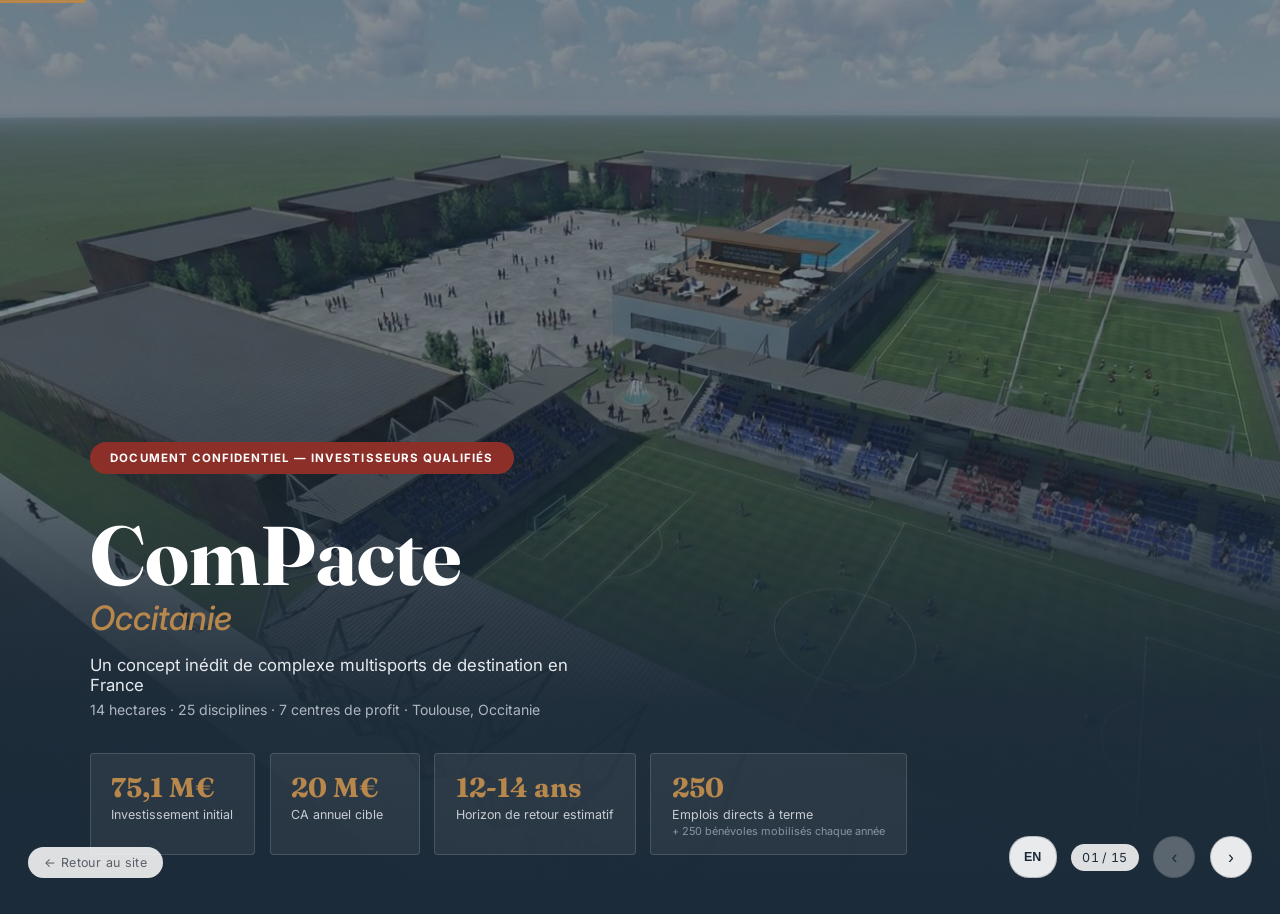
==== commit 7540152c: "Add files via upload" ====
--- a/presentation.html
+++ b/presentation.html
@@ -305,7 +305,7 @@
       <p class="cover-tagline" data-i18n="cv-tagline">Un concept inédit de complexe multisports de destination en France</p>
       <p class="cover-meta" data-i18n="cv-meta">14 hectares · 25 disciplines · 7 centres de profit · Toulouse, Occitanie</p>
       <div class="stat-row">
-        <div class="stat-card"><div class="num" data-i18n="cv-s1-num">75,1 M€</div><div class="label" data-i18n="cv-s1-label">Investissement Global</div></div>
+        <div class="stat-card"><div class="num" data-i18n="cv-s1-num">75,1 M€</div><div class="label" data-i18n="cv-s1-label">Investissement initial</div></div>
         <div class="stat-card"><div class="num" data-i18n="cv-s2-num">20 M€</div><div class="label" data-i18n="cv-s2-label">CA annuel cible</div></div>
         <div class="stat-card"><div class="num" data-i18n="cv-s3-num">12-14 ans</div><div class="label" data-i18n="cv-s3-label">Horizon de retour estimatif</div></div>
         <div class="stat-card"><div class="num">250</div><div class="label" data-i18n="cv-s4-label">Emplois directs à terme</div><div class="sub" data-i18n="cv-s4-sub">+ 250 bénévoles mobilisés chaque année</div></div>
@@ -444,7 +444,7 @@
         <div class="side-box"><div class="lbl" data-i18n="mo-side1-l1">TOTAL CA ANNUEL</div><div class="num" data-i18n="mo-side1-num">~20 M€</div><div class="lbl" data-i18n="mo-side1-l2">prévisionnel, récurrent et diversifié</div></div>
         <div class="side-box light">
           <h4 style="font-family:'Fraunces',serif; font-size:1rem; margin-bottom:.4rem;" data-i18n="mo-side2-h4">Résilience du modèle</h4>
-          <p style="font-size:.85rem; color:var(--gray); line-height:1.5;" data-i18n="mo-side2-p">Aucune source ne dépasse 40% du CA total : le risque est réparti sur 7 flux de revenus complémentaires.</p>
+          <p style="font-size:.85rem; color:var(--gray); line-height:1.5;" data-i18n="mo-side2-p">Aucune source ne représente plus de 40% du CA cible : le risque est réparti sur 7 flux de revenus complémentaires.</p>
         </div>
       </div>
     </div>
@@ -472,8 +472,8 @@
     </div>
     <div class="roi-box">
       <div>
-        <div class="roi-label" data-i18n="iv-roi-label">Retour sur investissement estimé</div>
-        <div class="roi-sub" data-i18n="iv-roi-sub">Indicateur central : ≈ 13,1 ans, sur la base de la CAF 2032 (5,75 M€) · Ticket unique de 75 128 700 €</div>
+        <div class="roi-label" data-i18n="iv-roi-label">Horizon de retour estimatif</div>
+        <div class="roi-sub" data-i18n="iv-roi-sub">Indicateur central : ≈ 13,1 ans, sur la base de la CAF 2032 (5,75 M€) et d'un investissement initial de 75,13 M€</div>
       </div>
       <div class="roi-num" data-i18n="iv-roi-num">12-14 ans</div>
     </div>
@@ -487,11 +487,11 @@
     <div class="split-layout">
       <ul class="plain">
         <li data-i18n="fz-li1">14 ha de foncier, dont environ 10 ha dédiés à l'emprise du complexe, près de Toulouse</li>
-        <li data-i18n="fz-li2">20 M€ de CA annuel sur 7 sources diversifiées</li>
-        <li data-i18n="fz-li3">Retour sur investissement estimé à 12-14 ans</li>
+        <li data-i18n="fz-li2">≈ 20 M€ de CA annuel cible sur 7 sources diversifiées</li>
+        <li data-i18n="fz-li3">Horizon de retour estimatif à 12-14 ans</li>
         <li data-i18n="fz-li4">Jusqu'à 250 emplois directs à terme + 250 bénévoles · Conception RSE orientée durabilité</li>
-        <li data-i18n="fz-li5">Foncier identifié — démarrage dès levée finalisée</li>
-        <li data-i18n="fz-li6">Modèle scalable — réseau national duplicable</li>
+        <li data-i18n="fz-li5">Foncier identifié — objectif de lancement après finalisation du financement et des étapes préalables nécessaires</li>
+        <li data-i18n="fz-li6">Modèle conçu pour pouvoir être adapté et répliqué sur d'autres territoires</li>
       </ul>
       <div>
         <div class="naming-box">
@@ -629,7 +629,7 @@
     "cv-badge": "Confidential Document — Qualified Investors",
     "cv-tagline": "An unprecedented destination multi-sport complex concept in France",
     "cv-meta": "14 hectares · 25 disciplines · 7 profit centers · Toulouse, Occitanie",
-    "cv-s1-label": "Global Investment",
+    "cv-s1-label": "Initial Investment",
     "cv-s2-label": "Target Annual Revenue",
     "cv-s3-num": "12-14 years",
     "cv-s3-label": "Estimated Payback Horizon",
@@ -714,7 +714,7 @@
     "mo-side1-l1": "TOTAL ANNUAL REVENUE",
     "mo-side1-l2": "projected, recurring and diversified",
     "mo-side2-h4": "Model resilience",
-    "mo-side2-p": "No single source exceeds 40% of total revenue: risk is spread across 7 complementary revenue streams.",
+    "mo-side2-p": "No single source represents more than 40% of target revenue: risk is spread across 7 complementary revenue streams.",
     "mo-v1": "€8.0M", "mo-v2": "€4.5M", "mo-v3": "€3.0M", "mo-v4": "€2.0M", "mo-v5": "€1.2M", "mo-v6": "€1.0M", "mo-v7": "€0.3M",
     "mo-side1-num": "~€20M",
 
@@ -725,22 +725,22 @@
     "iv-r1": "Sports Complex", "iv-r2": "Land", "iv-r3": "Hotel", "iv-r4": "Sports Halls", "iv-r5": "Total Allocations",
     "iv-r1v": "€64,150,000", "iv-r2v": "€5,850,000", "iv-r3v": "€3,600,000", "iv-r4v": "€1,528,700", "iv-r5v": "€75,128,700",
     "iv-side1-num": "€22,379,674",
-    "iv-side1": "Cumulative Cash Flow (5 yrs)",
+    "iv-side1": "Cumulative Self-Financing Capacity — CAF (5 yrs)",
     "iv-side2-num": "From Year 1 (2028)",
     "iv-side2": "Break-even point",
-    "iv-roi-label": "Estimated Return on Investment",
-    "iv-roi-sub": "Central indicator: ≈ 13.1 years, based on 2032 CAF (€5.75M) · Single ticket of €75,128,700",
+    "iv-roi-label": "Estimated Payback Horizon",
+    "iv-roi-sub": "Central indicator: ≈ 13.1 years, based on 2032 CAF (€5.75M) and an initial investment of €75.13M",
     "iv-roi-note": "Indicative calculation method: initial investment of €75.13M divided by the maturity-year (2032) cash flow (€5.75M), i.e. approximately 13.1 years. This indicator is an estimated payback horizon based on the projections' assumptions, not a full financial ROI.",
     "iv-roi-num": "12-14 years",
 
     "fz-eyebrow": "Investor Proposition",
     "fz-h2": "What you are funding",
     "fz-li1": "14 ha of land, of which around 10 ha dedicated to the complex's footprint, near Toulouse",
-    "fz-li2": "€20M annual revenue across 7 diversified sources",
-    "fz-li3": "Estimated return on investment of 12-14 years",
+    "fz-li2": "≈ €20M target annual revenue across 7 diversified sources",
+    "fz-li3": "Estimated payback horizon of 12-14 years",
     "fz-li4": "Up to 250 direct jobs at maturity + 250 volunteers · CSR-oriented design focused on sustainability",
-    "fz-li5": "Land identified — construction starts as soon as fundraising is complete",
-    "fz-li6": "Scalable model — replicable national network",
+    "fz-li5": "Land identified — launch objective after finalization of financing and necessary preliminary steps",
+    "fz-li6": "A model designed to be adapted and replicated in other territories",
     "fz-naming-t": "Naming &amp; Visibility",
     "fz-naming-amt": "€1,000,000 / year",
     "fz-naming-d": "Visibility associated with signage, communication, events and media.",
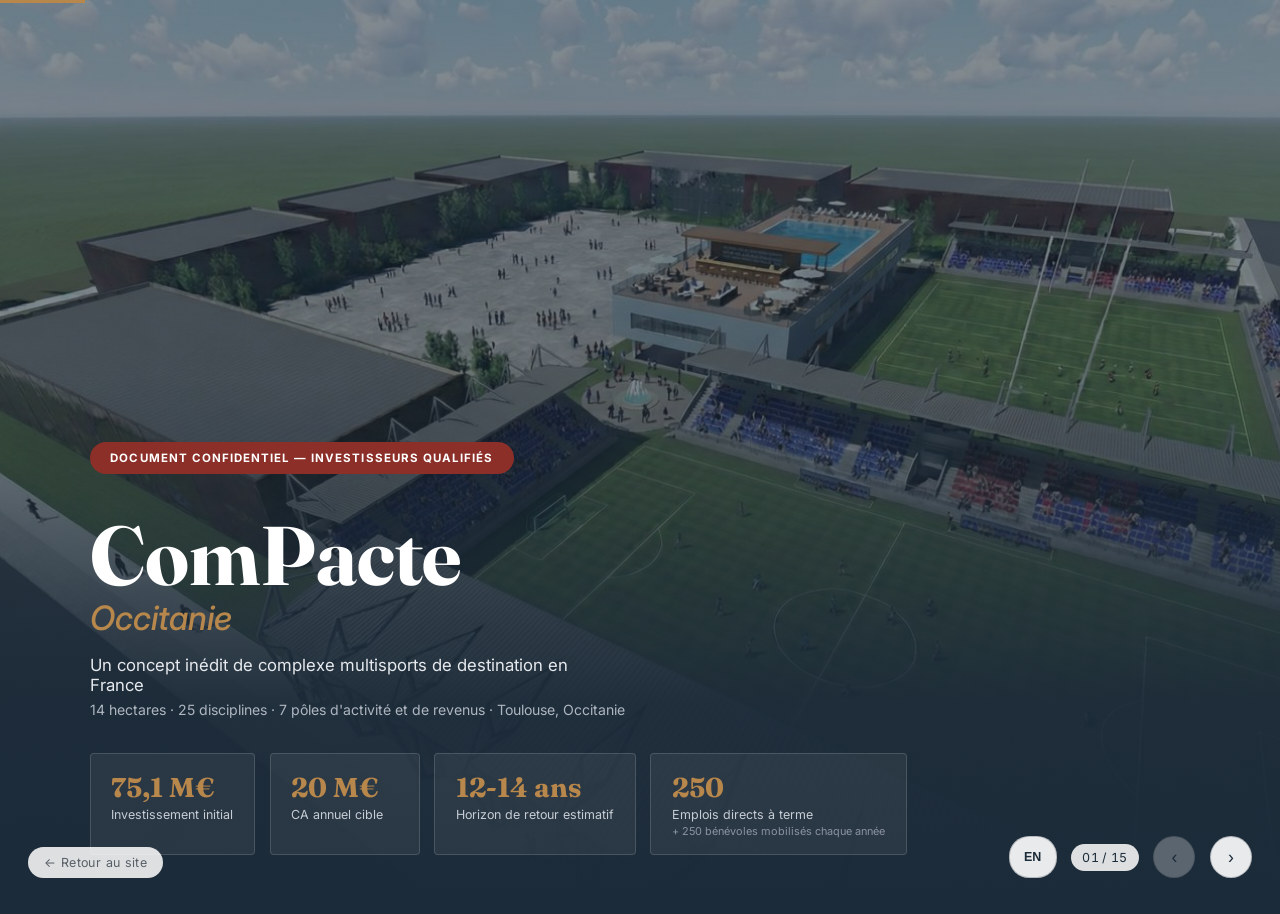
==== commit ab54de1c: "Add files via upload" ====
--- a/presentation.html
+++ b/presentation.html
@@ -303,7 +303,7 @@
       <h1 class="cover-title">ComPacte</h1>
       <div class="cover-sub">Occitanie</div>
       <p class="cover-tagline" data-i18n="cv-tagline">Un concept inédit de complexe multisports de destination en France</p>
-      <p class="cover-meta" data-i18n="cv-meta">14 hectares · 25 disciplines · 7 centres de profit · Toulouse, Occitanie</p>
+      <p class="cover-meta" data-i18n="cv-meta">14 hectares · 25 disciplines · 7 pôles d'activité et de revenus · Toulouse, Occitanie</p>
       <div class="stat-row">
         <div class="stat-card"><div class="num" data-i18n="cv-s1-num">75,1 M€</div><div class="label" data-i18n="cv-s1-label">Investissement initial</div></div>
         <div class="stat-card"><div class="num" data-i18n="cv-s2-num">20 M€</div><div class="label" data-i18n="cv-s2-label">CA annuel cible</div></div>
@@ -401,7 +401,7 @@
   <!-- 7. LES ESPACES -->
   <section class="slide" id="slide-espaces">
     <span class="eyebrow" data-i18n="es-eyebrow">Les Espaces</span>
-    <h2 data-i18n="es-h2">7 centres de profit</h2>
+    <h2 data-i18n="es-h2">7 pôles d'activité et de revenus</h2>
     <div class="card-grid">
       <div class="info-card"><div class="bar"></div><h4 data-i18n="es-c0-t">Sport</h4><p data-i18n="es-c0-d">25 disciplines · 7 espaces dédiés · 2 terrains grands jeux</p></div>
       <div class="info-card"><div class="bar"></div><h4 data-i18n="es-c1-t">Hôtel &amp; Bien-être</h4><p data-i18n="es-c1-d">120 chambres · Coworking · Espace bien-être</p></div>
@@ -532,7 +532,7 @@
   <section class="slide dark" id="slide-porteur">
     <span class="eyebrow" data-i18n="pr-eyebrow">Le Porteur du Projet</span>
     <h2 style="max-width:none;">Philippe Bru</h2>
-    <p class="muted" style="margin-bottom:1.4rem;" data-i18n="pr-sub">Fondateur &amp; Porteur du concept — 32 ans d'expérience internationale</p>
+    <p class="muted" style="margin-bottom:1.4rem;" data-i18n="pr-sub">Fondateur &amp; Porteur du concept — 41 ans d'expérience professionnelle, dont 32 ans à l'international</p>
     <div class="bio-row"><div><h4 data-i18n="pr-b1-t">Hôtellerie de Luxe</h4><p data-i18n="pr-b1-d">Direction et gestion d'établissements haut de gamme à l'international</p></div></div>
     <div class="bio-row"><div><h4 data-i18n="pr-b2-t">Management Sportif — AC Milan</h4><p data-i18n="pr-b2-d">Soccer School AC Milan en Asie : gestion opérationnelle et développement</p></div></div>
     <div class="bio-row"><div><h4 data-i18n="pr-b3-t">Commerce International</h4><p data-i18n="pr-b3-d">Négociant en vins — marchés asiatiques et européens</p></div></div>
@@ -542,7 +542,7 @@
   <!-- 14. LOCALISATION -->
   <section class="slide" id="slide-localisation">
     <span class="eyebrow" data-i18n="lo-eyebrow">Localisation Stratégique</span>
-    <h2 data-i18n="lo-h2">Toulouse, 4ème ville de France</h2>
+    <h2 data-i18n="lo-h2">Toulouse, 4e commune de France par sa population</h2>
     <p class="lead" data-i18n="lo-lead">+800 000 habitants · Ville jeune, sportive, universitaire · Airbus, Thales, Capgemini · Carrefour européen · Porte des Pyrénées</p>
     <p style="font-weight:700; font-family:'Fraunces',serif; font-size:1.1rem; margin-bottom:.5rem;" data-i18n="lo-p1">Un projet pilote pour un modèle conçu pour être adapté à d'autres territoires</p>
     <p class="lead" style="margin-bottom:0;" data-i18n="lo-p2">ComPacte Occitanie constitue le projet pilote. Le modèle pourra être adapté à d'autres territoires selon leurs caractéristiques et leurs besoins.</p>
@@ -628,7 +628,7 @@
     "home-link": "← Back to site",
     "cv-badge": "Confidential Document — Qualified Investors",
     "cv-tagline": "An unprecedented destination multi-sport complex concept in France",
-    "cv-meta": "14 hectares · 25 disciplines · 7 profit centers · Toulouse, Occitanie",
+    "cv-meta": "14 hectares · 25 disciplines · 7 business & revenue streams · Toulouse, Occitanie",
     "cv-s1-label": "Initial Investment",
     "cv-s2-label": "Target Annual Revenue",
     "cv-s3-num": "12-14 years",
@@ -690,7 +690,7 @@
     "is-c6-t": "Territorial cohesion", "is-c6-d": "Sport as a genuine social elevator and a vehicle for integration and citizenship.",
 
     "es-eyebrow": "The Spaces",
-    "es-h2": "7 profit centers",
+    "es-h2": "7 business & revenue streams",
     "es-c0-t": "Sport", "es-c0-d": "25 disciplines · 7 dedicated spaces · 2 full-size pitches",
     "es-c1-t": "Hotel & Wellness", "es-c1-d": "120 rooms · Coworking · Wellness area",
     "es-c2-t": "Dining", "es-c2-d": "3 restaurants · Cooking school · Farm-sourced products",
@@ -758,14 +758,14 @@
     "rse-c6-t": "ESG Reporting", "rse-c6-d": "Measurable impact, documented and communicable to stakeholders.",
 
     "pr-eyebrow": "The Project Lead",
-    "pr-sub": "Founder & Lead — 32 years of international experience",
+    "pr-sub": "Founder & Lead — 41 years of professional experience, including 32 years international",
     "pr-b1-t": "Luxury Hospitality", "pr-b1-d": "Managed and directed high-end establishments internationally",
     "pr-b2-t": "Sports Management — AC Milan", "pr-b2-d": "AC Milan Soccer School in Asia: operations management and development",
     "pr-b3-t": "International Trade", "pr-b3-d": "Wine merchant — Asian and European markets",
     "pr-b4-t": "Social Impact", "pr-b4-d": "Led impact-driven charitable associations across several countries",
 
     "lo-eyebrow": "Strategic Location",
-    "lo-h2": "Toulouse, France's 4th largest city",
+    "lo-h2": "Toulouse, France's 4th most populous commune",
     "lo-lead": "800,000+ residents · A young, sporty, university city · Airbus, Thales, Capgemini · European crossroads · Gateway to the Pyrenees",
     "lo-p1": "A pilot project for a model designed to be adapted to other territories",
     "lo-p2": "ComPacte Occitanie is the pilot project. The model can be adapted to other territories according to their characteristics and needs.",
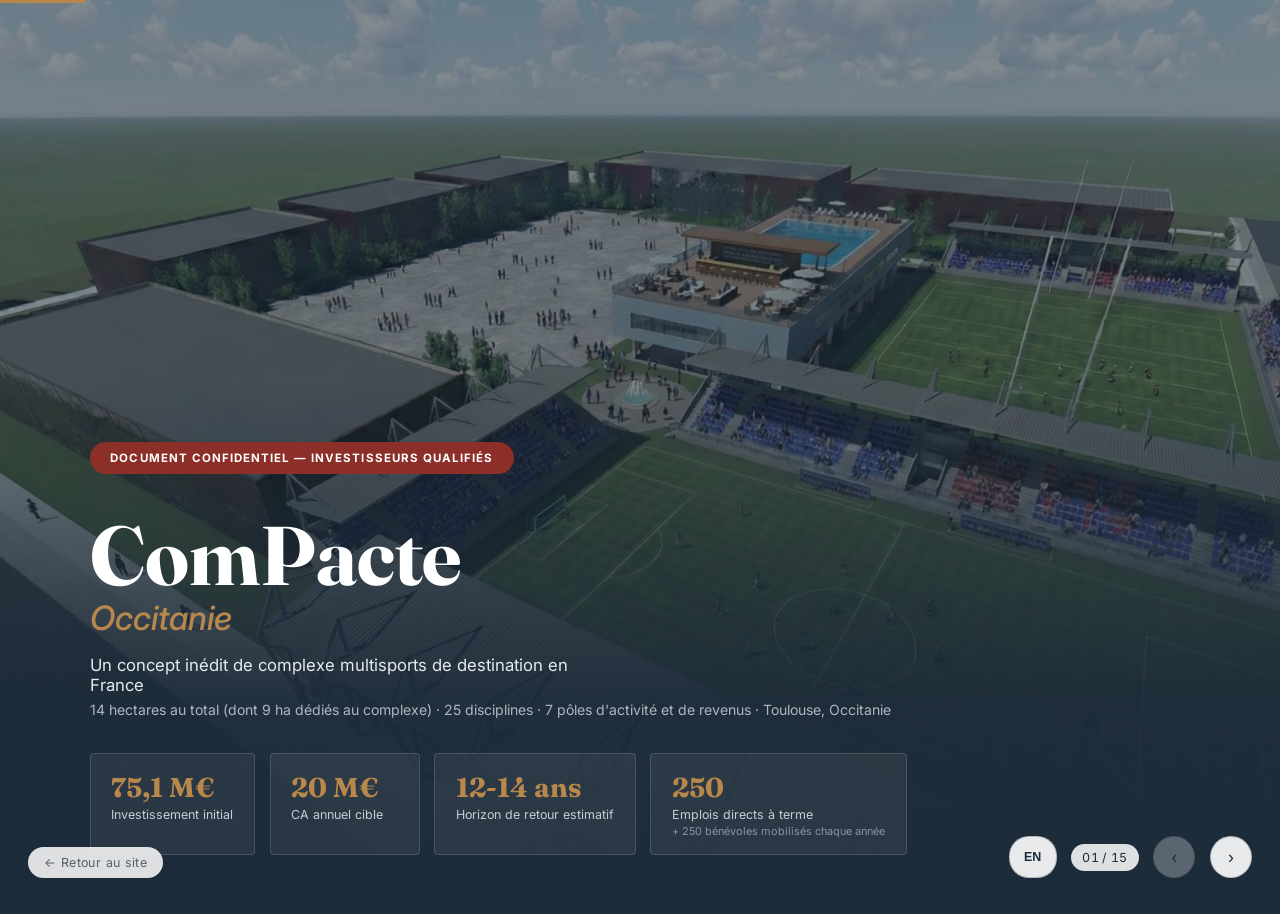
==== commit f8a86f83: "Add files via upload" ====
--- a/presentation.html
+++ b/presentation.html
@@ -303,7 +303,7 @@
       <h1 class="cover-title">ComPacte</h1>
       <div class="cover-sub">Occitanie</div>
       <p class="cover-tagline" data-i18n="cv-tagline">Un concept inédit de complexe multisports de destination en France</p>
-      <p class="cover-meta" data-i18n="cv-meta">14 hectares · 25 disciplines · 7 pôles d'activité et de revenus · Toulouse, Occitanie</p>
+      <p class="cover-meta" data-i18n="cv-meta">14 hectares au total (dont 9 ha dédiés au complexe) · 25 disciplines · 7 pôles d'activité et de revenus · Toulouse, Occitanie</p>
       <div class="stat-row">
         <div class="stat-card"><div class="num" data-i18n="cv-s1-num">75,1 M€</div><div class="label" data-i18n="cv-s1-label">Investissement initial</div></div>
         <div class="stat-card"><div class="num" data-i18n="cv-s2-num">20 M€</div><div class="label" data-i18n="cv-s2-label">CA annuel cible</div></div>
@@ -486,7 +486,7 @@
     <h2 data-i18n="fz-h2">Ce que vous financez</h2>
     <div class="split-layout">
       <ul class="plain">
-        <li data-i18n="fz-li1">14 ha de foncier, dont environ 10 ha dédiés à l'emprise du complexe, près de Toulouse</li>
+        <li data-i18n="fz-li1">14 ha de foncier au total, dont 9 ha dédiés au complexe Compacte (le solde en parking et espaces annexes), près de Toulouse</li>
         <li data-i18n="fz-li2">≈ 20 M€ de CA annuel cible sur 7 sources diversifiées</li>
         <li data-i18n="fz-li3">Horizon de retour estimatif à 12-14 ans</li>
         <li data-i18n="fz-li4">Jusqu'à 250 emplois directs à terme + 250 bénévoles · Conception RSE orientée durabilité</li>
@@ -628,7 +628,7 @@
     "home-link": "← Back to site",
     "cv-badge": "Confidential Document — Qualified Investors",
     "cv-tagline": "An unprecedented destination multi-sport complex concept in France",
-    "cv-meta": "14 hectares · 25 disciplines · 7 business & revenue streams · Toulouse, Occitanie",
+    "cv-meta": "14 hectares total (including 9 ha dedicated to the complex) · 25 disciplines · 7 business & revenue streams · Toulouse, Occitanie",
     "cv-s1-label": "Initial Investment",
     "cv-s2-label": "Target Annual Revenue",
     "cv-s3-num": "12-14 years",
@@ -735,7 +735,7 @@
 
     "fz-eyebrow": "Investor Proposition",
     "fz-h2": "What you are funding",
-    "fz-li1": "14 ha of land, of which around 10 ha dedicated to the complex's footprint, near Toulouse",
+    "fz-li1": "14 ha of land in total, of which 9 ha dedicated to the Compacte complex (the remainder being parking and ancillary areas), near Toulouse",
     "fz-li2": "≈ €20M target annual revenue across 7 diversified sources",
     "fz-li3": "Estimated payback horizon of 12-14 years",
     "fz-li4": "Up to 250 direct jobs at maturity + 250 volunteers · CSR-oriented design focused on sustainability",
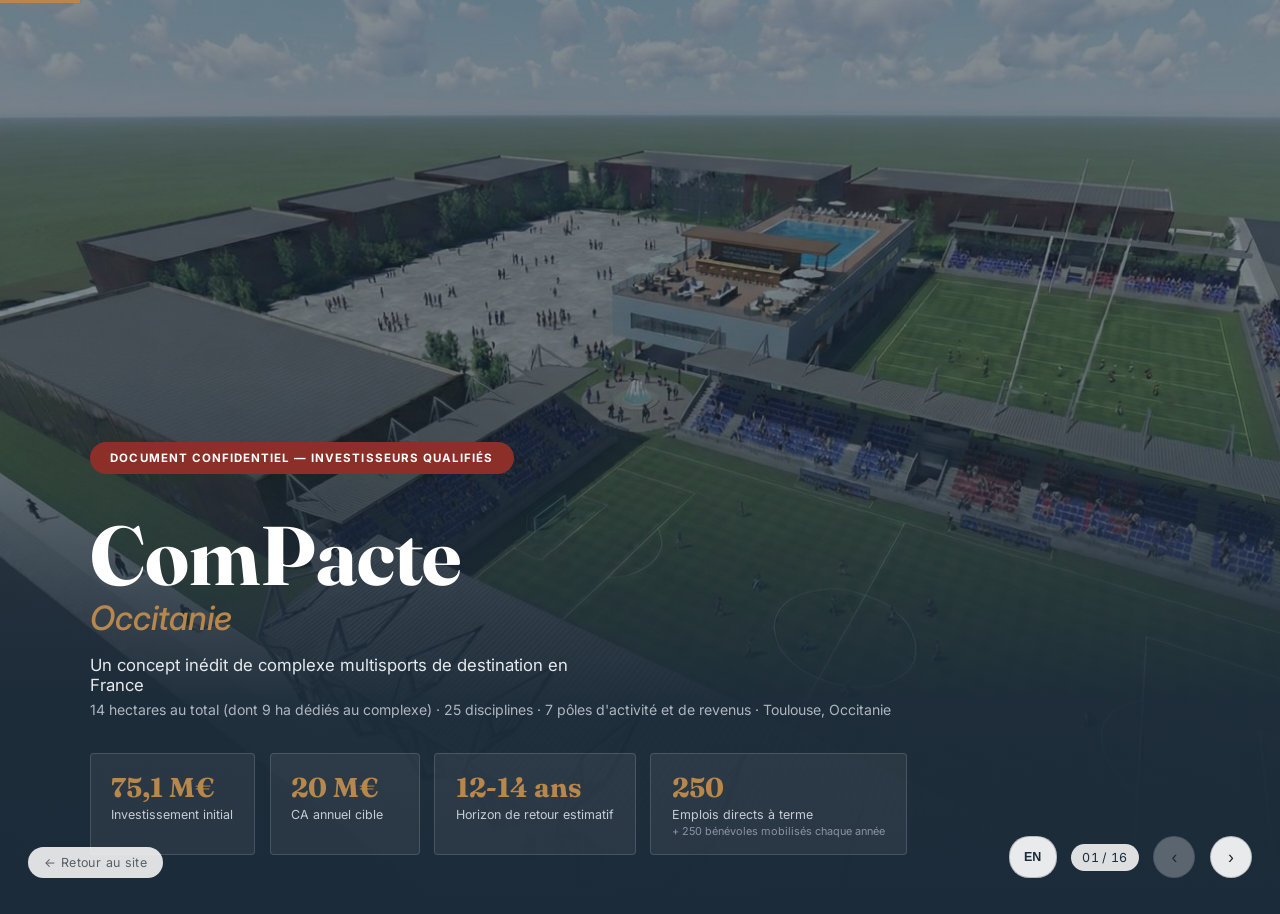
==== commit 28eaaeee: "Add files via upload" ====
--- a/presentation.html
+++ b/presentation.html
@@ -322,9 +322,9 @@
       <div class="stat-card light"><div class="num">14 ha</div><div class="label" data-i18n="pj-s1-label">Surface totale du site</div></div>
       <div class="stat-card light"><div class="num">25</div><div class="label" data-i18n="pj-s2-label">Disciplines sportives</div></div>
       <div class="stat-card light"><div class="num">800K+</div><div class="label" data-i18n="pj-s3-label">Habitants du bassin de vie</div></div>
-      <div class="stat-card light"><div class="num">100%</div><div class="label" data-i18n="pj-s4-label">Financement privé — hors subventions publiques</div></div>
-    </div>
-    <p style="font-weight:700; font-size:.85rem; margin-bottom:.7rem;" data-i18n="pj-tagintro">25 disciplines proposées</p>
+      <div class="stat-card light"><div class="num">100%</div><div class="label" data-i18n="pj-s4-label">Financement privé envisagé — hors subventions publiques</div></div>
+    </div>
+    <p style="font-weight:700; font-size:.85rem; margin-bottom:.7rem;" data-i18n="pj-tagintro">25 disciplines prévues, dont :</p>
     <div class="tag-list">
       <span class="tag" data-i18n="pj-t1">Padel</span><span class="tag" data-i18n="pj-t2">Badminton</span><span class="tag" data-i18n="pj-t3">Ping-Pong</span>
       <span class="tag" data-i18n="pj-t4">Arts Martiaux</span><span class="tag" data-i18n="pj-t5">Fitness</span><span class="tag" data-i18n="pj-t6">Escalade</span>
@@ -530,13 +530,25 @@
 
   <!-- 13. PORTEUR -->
   <section class="slide dark" id="slide-porteur">
-    <span class="eyebrow" data-i18n="pr-eyebrow">Le Porteur du Projet</span>
+    <span class="eyebrow" data-i18n="pr-eyebrow">Fondateur et propriétaire actuel du concept</span>
     <h2 style="max-width:none;">Philippe Bru</h2>
-    <p class="muted" style="margin-bottom:1.4rem;" data-i18n="pr-sub">Fondateur &amp; Porteur du concept — 41 ans d'expérience professionnelle, dont 32 ans à l'international</p>
+    <p class="muted" style="margin-bottom:1.4rem;" data-i18n="pr-sub">Fondateur et propriétaire actuel du concept ComPacte — 41 ans d'expérience professionnelle, dont 32 ans à l'international</p>
     <div class="bio-row"><div><h4 data-i18n="pr-b1-t">Hôtellerie de Luxe</h4><p data-i18n="pr-b1-d">Direction et gestion d'établissements haut de gamme à l'international</p></div></div>
     <div class="bio-row"><div><h4 data-i18n="pr-b2-t">Management Sportif — AC Milan</h4><p data-i18n="pr-b2-d">Soccer School AC Milan en Asie : gestion opérationnelle et développement</p></div></div>
     <div class="bio-row"><div><h4 data-i18n="pr-b3-t">Commerce International</h4><p data-i18n="pr-b3-d">Négociant en vins — marchés asiatiques et européens</p></div></div>
     <div class="bio-row"><div><h4 data-i18n="pr-b4-t">Impact Social</h4><p data-i18n="pr-b4-d">Direction d'associations caritatives à impact dans plusieurs pays</p></div></div>
+  </section>
+
+  <!-- 13bis. PÉRIMÈTRE DU CONCEPT -->
+  <section class="slide dark" id="slide-perimetre">
+    <span class="eyebrow" data-i18n="pc-eyebrow">Le Concept ComPacte</span>
+    <h2 style="max-width:24ch;" data-i18n="pc-h2">Le concept ComPacte</h2>
+    <div class="check-grid" style="margin-top:.6rem;">
+      <div class="check-item"><span class="tick">✓</span><p data-i18n="pc-1">Concept actuellement détenu par Philippe Bru</p></div>
+      <div class="check-item"><span class="tick">✓</span><p data-i18n="pc-2">Toulouse = premier projet documenté</p></div>
+      <div class="check-item"><span class="tick">✓</span><p data-i18n="pc-3">Développements futurs possibles selon accords spécifiques</p></div>
+      <div class="check-item"><span class="tick">✓</span><p data-i18n="pc-4">Tout transfert de droits fait l'objet d'un accord distinct</p></div>
+    </div>
   </section>
 
   <!-- 14. LOCALISATION -->
@@ -556,14 +568,14 @@
 
   <!-- 15. CONTACT -->
   <section class="slide dark" id="slide-contact">
-    <p class="closing-line" data-i18n="ct-closing">Le foncier est identifié.<br>Les plans sont prêts.<br>Le projet entre désormais dans sa phase de structuration et de réalisation.</p>
+    <p class="closing-line" data-i18n="ct-closing">Le foncier est identifié.<br>Le concept et le programme sont structurés.<br>Le projet entre désormais dans sa phase de structuration et de réalisation.</p>
     <p class="fine-print" style="margin-top:.6rem; max-width:60ch;" data-i18n="ct-closing2">Nous recherchons les partenaires capables d'accompagner cette nouvelle étape.</p>
     <div class="contact-grid">
-      <div><div class="k" data-i18n="ct-k1">Porteur du Projet</div><div class="v">Philippe Bru</div></div>
+      <div><div class="k" data-i18n="ct-k1">Fondateur et propriétaire actuel du concept</div><div class="v">Philippe Bru</div></div>
       <div><div class="k" data-i18n="ct-k2">Email</div><div class="v gold">aafc88@gmail.com</div></div>
       <div><div class="k" data-i18n="ct-k3">Localisation</div><div class="v" data-i18n="ct-k3-v">Toulouse, Occitanie</div></div>
     </div>
-    <p class="fine-print" data-i18n="ct-fine">Document confidentiel — Propriété exclusive de ComPacte. Toute reproduction ou diffusion sans autorisation préalable est strictement interdite. Réservé aux investisseurs qualifiés ayant signé un accord de confidentialité.</p>
+    <p class="fine-print" data-i18n="ct-fine">Document confidentiel — Concept et contenus propriétaires de Philippe Bru / ComPacte. Toute reproduction ou diffusion sans autorisation préalable est strictement interdite. Réservé aux investisseurs qualifiés ayant signé un accord de confidentialité.</p>
   </section>
 
 </div>
@@ -644,8 +656,8 @@
     "pj-s1-label": "Total site area",
     "pj-s2-label": "Sports disciplines",
     "pj-s3-label": "Residents in catchment area",
-    "pj-s4-label": "Private financing — excluding public subsidies",
-    "pj-tagintro": "25 disciplines on offer",
+    "pj-s4-label": "Private financing envisaged — excluding public subsidies",
+    "pj-tagintro": "25 disciplines planned, including:",
     "pj-t4": "Martial Arts", "pj-t6": "Climbing", "pj-t7": "Skateboarding", "pj-t8": "Scooters",
 
     "vi-eyebrow": "The Vision",
@@ -757,12 +769,18 @@
     "rse-c5-t": "Local employment", "rse-c5-d": "Up to 250 direct jobs at maturity + 250 volunteers mobilized across Occitanie.",
     "rse-c6-t": "ESG Reporting", "rse-c6-d": "Measurable impact, documented and communicable to stakeholders.",
 
-    "pr-eyebrow": "The Project Lead",
-    "pr-sub": "Founder & Lead — 41 years of professional experience, including 32 years international",
+    "pr-eyebrow": "Founder and Current Owner of the Concept",
+    "pr-sub": "Founder and current owner of the ComPacte concept — 41 years of professional experience, including 32 years international",
     "pr-b1-t": "Luxury Hospitality", "pr-b1-d": "Managed and directed high-end establishments internationally",
     "pr-b2-t": "Sports Management — AC Milan", "pr-b2-d": "AC Milan Soccer School in Asia: operations management and development",
     "pr-b3-t": "International Trade", "pr-b3-d": "Wine merchant — Asian and European markets",
     "pr-b4-t": "Social Impact", "pr-b4-d": "Led impact-driven charitable associations across several countries",
+    "pc-eyebrow": "The ComPacte Concept",
+    "pc-h2": "The ComPacte concept",
+    "pc-1": "Concept currently held by Philippe Bru",
+    "pc-2": "Toulouse = first documented project",
+    "pc-3": "Future developments possible under specific agreements",
+    "pc-4": "Any transfer of rights is subject to a separate agreement",
 
     "lo-eyebrow": "Strategic Location",
     "lo-h2": "Toulouse, France's 4th most populous commune",
@@ -774,13 +792,13 @@
     "lo-c3-t": "Territorial Development", "lo-c3-d": "The model can be adapted to other territories according to local opportunities and characteristics.",
     "lo-quote": "\u00ab ComPacte Occitanie: a tangible asset, a diversified economic model and a territorially-focused project, with potential for future development. \u00bb",
 
-    "ct-closing": "The land is identified.<br>The plans are ready.<br>The project is now entering its structuring and delivery phase.",
+    "ct-closing": "The land is identified.<br>The concept and program are structured.<br>The project is now entering its structuring and delivery phase.",
     "ct-closing2": "We are looking for partners able to support this new stage.",
-    "ct-k1": "Project Lead",
+    "ct-k1": "Founder and Current Owner of the Concept",
     "ct-k2": "Email",
     "ct-k3": "Location",
     "ct-k3-v": "Toulouse, Occitanie",
-    "ct-fine": "Confidential document — Exclusive property of ComPacte. Any reproduction or distribution without prior authorization is strictly prohibited. Reserved for qualified investors who have signed a confidentiality agreement."
+    "ct-fine": "Confidential document — Concept and contents proprietary to Philippe Bru / ComPacte. Any reproduction or distribution without prior authorization is strictly prohibited. Reserved for qualified investors who have signed a confidentiality agreement."
   };
 
   let currentLang = 'fr';
